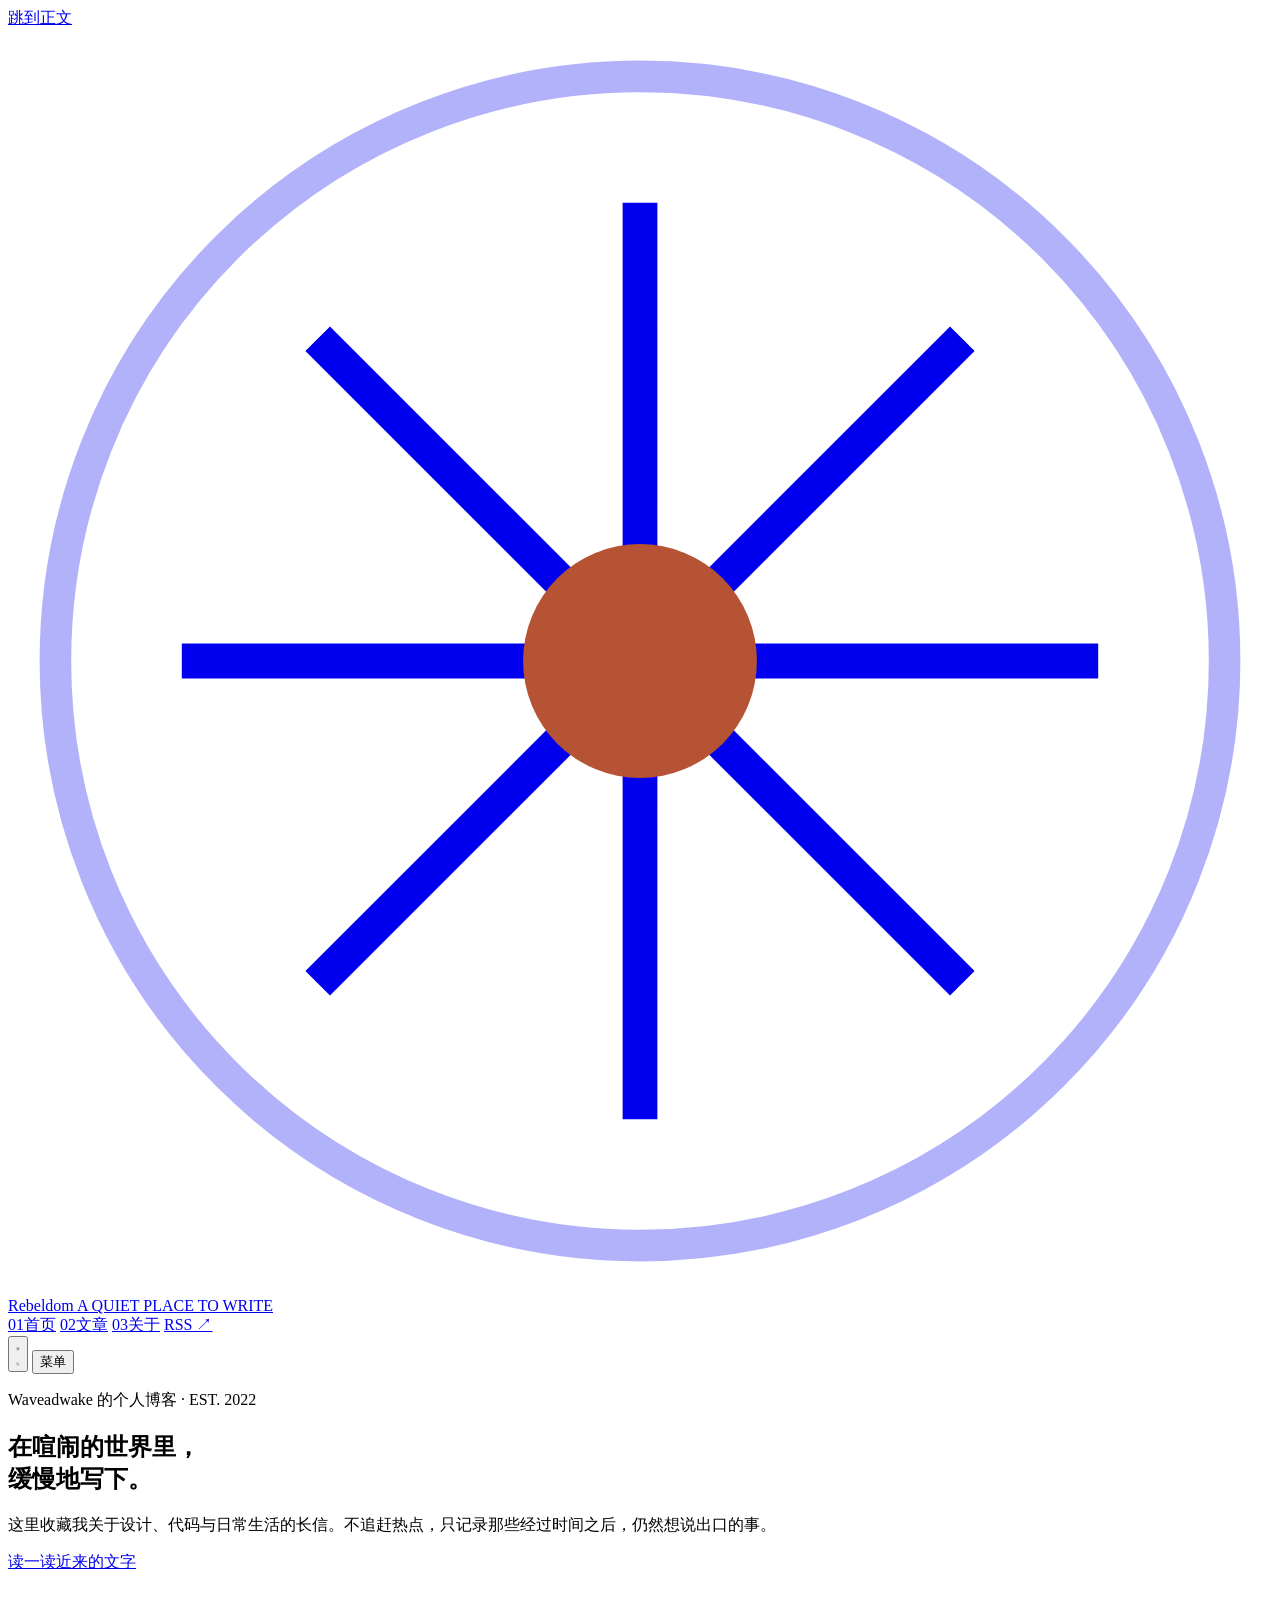
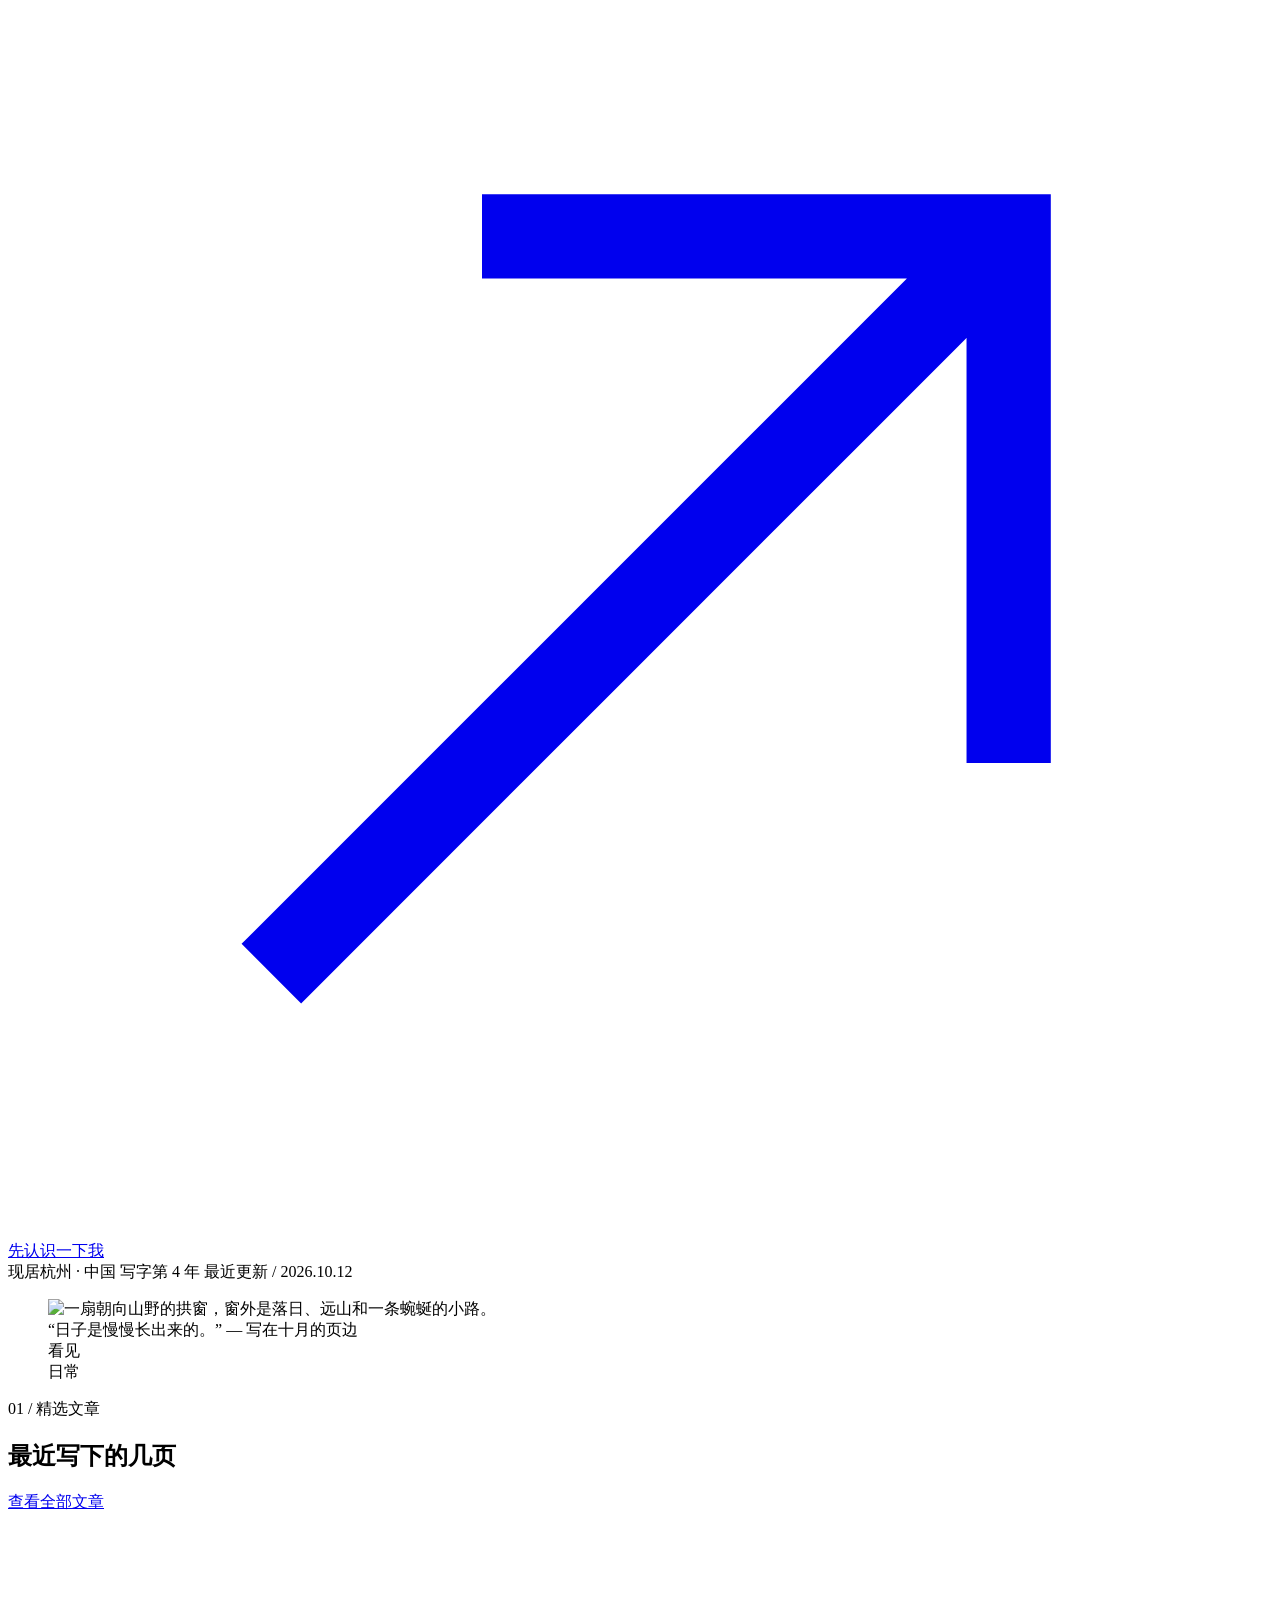
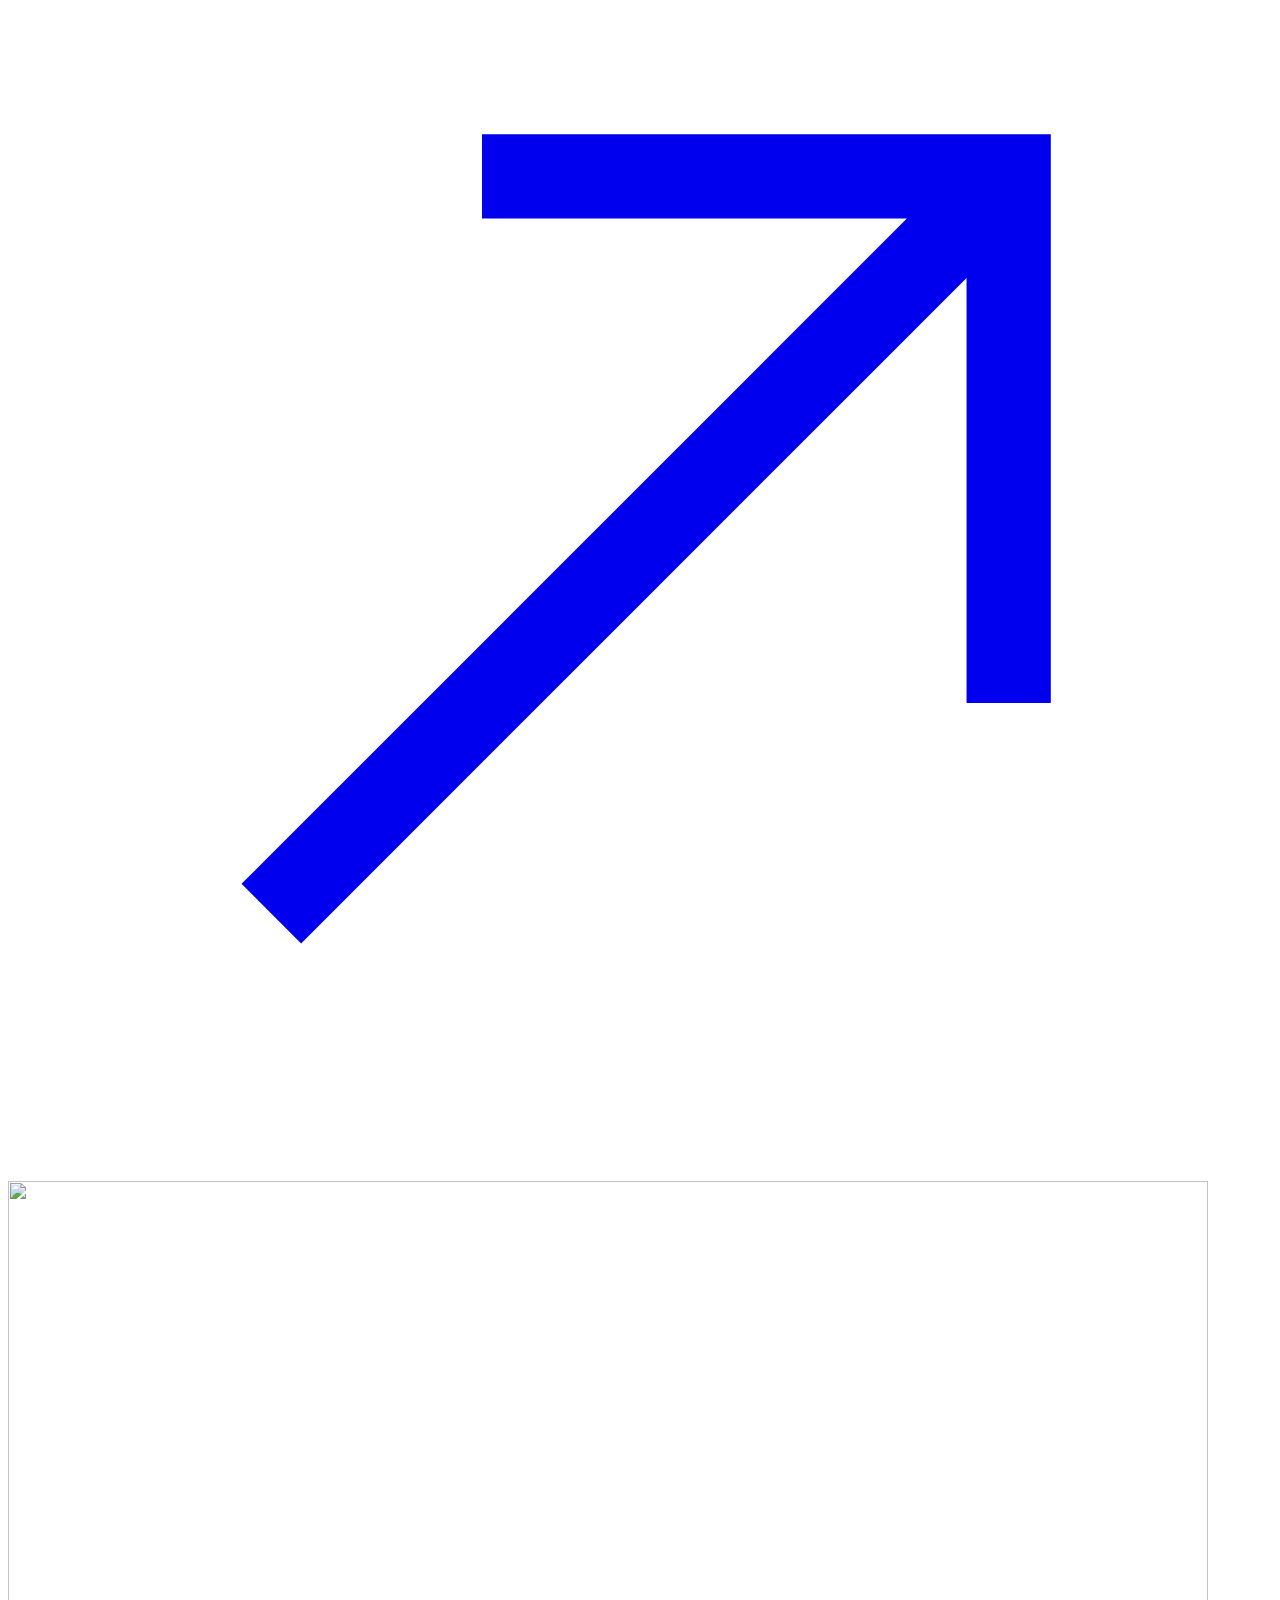
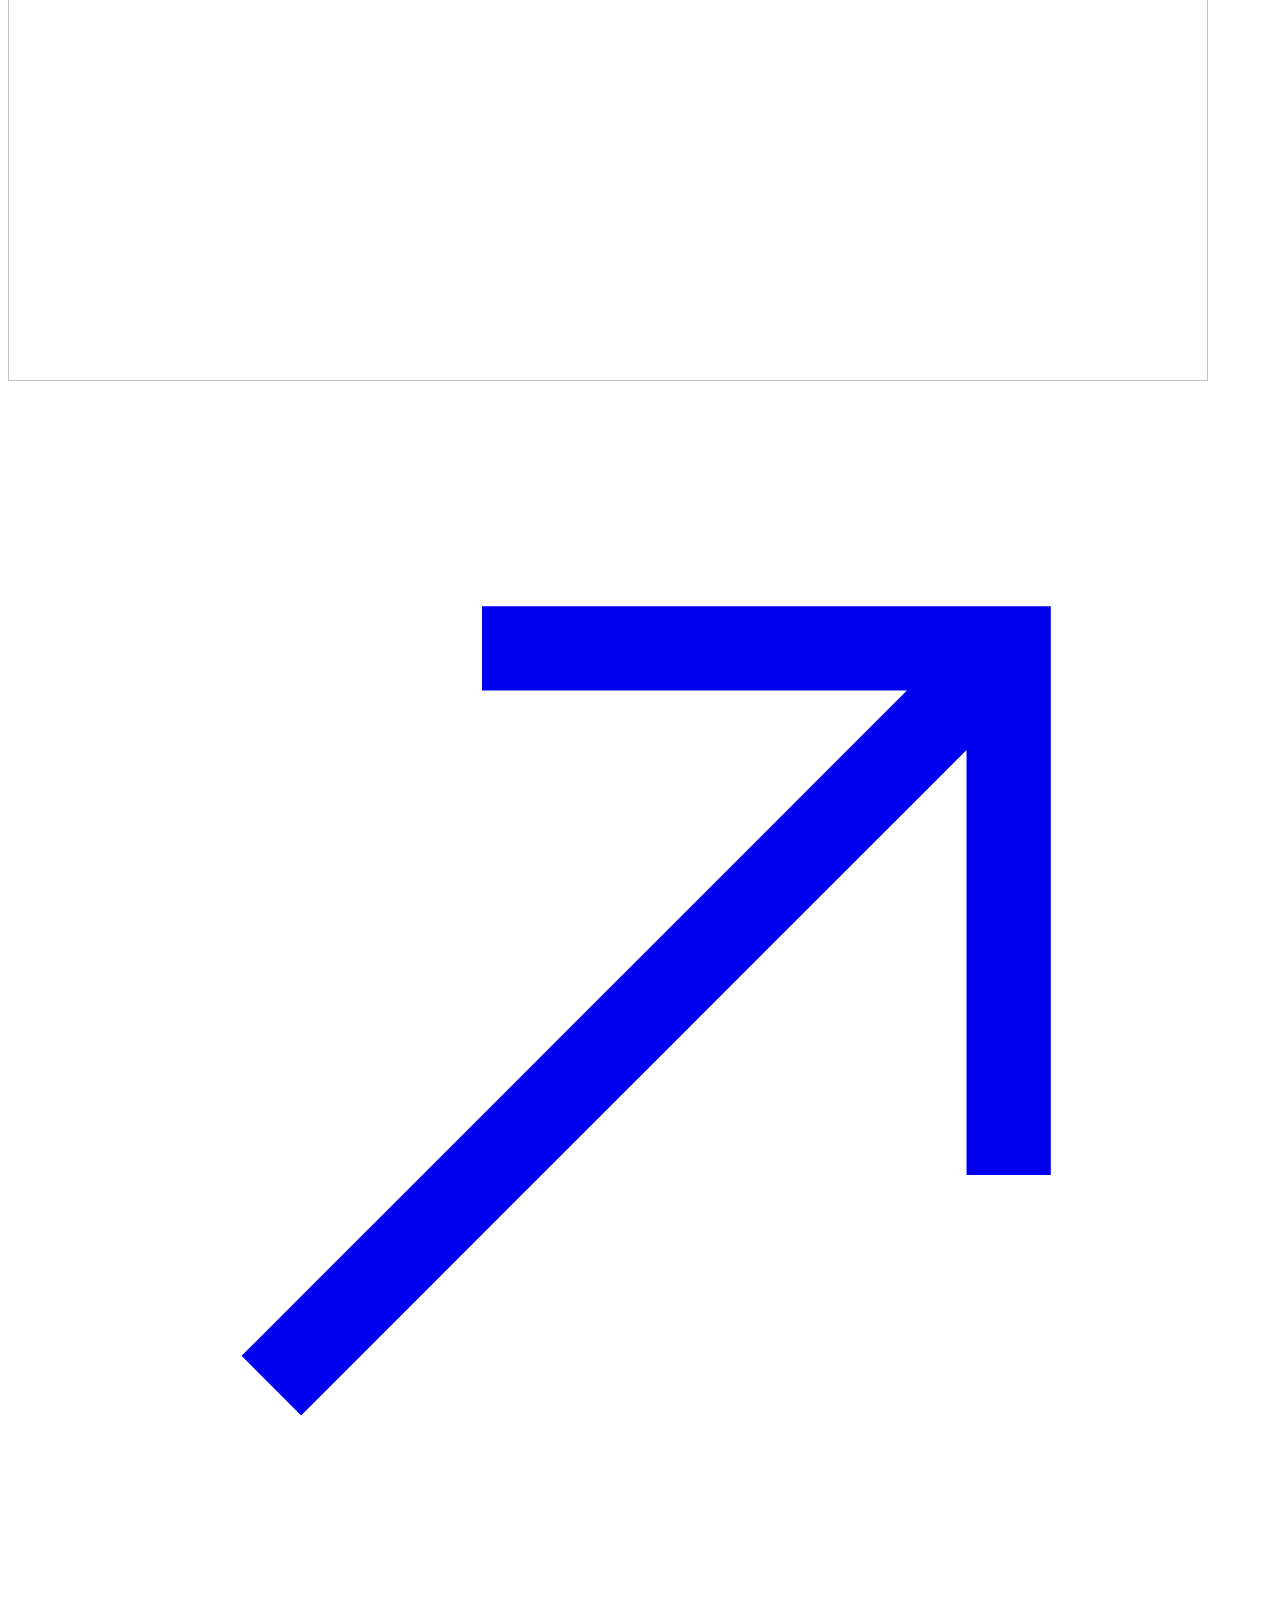
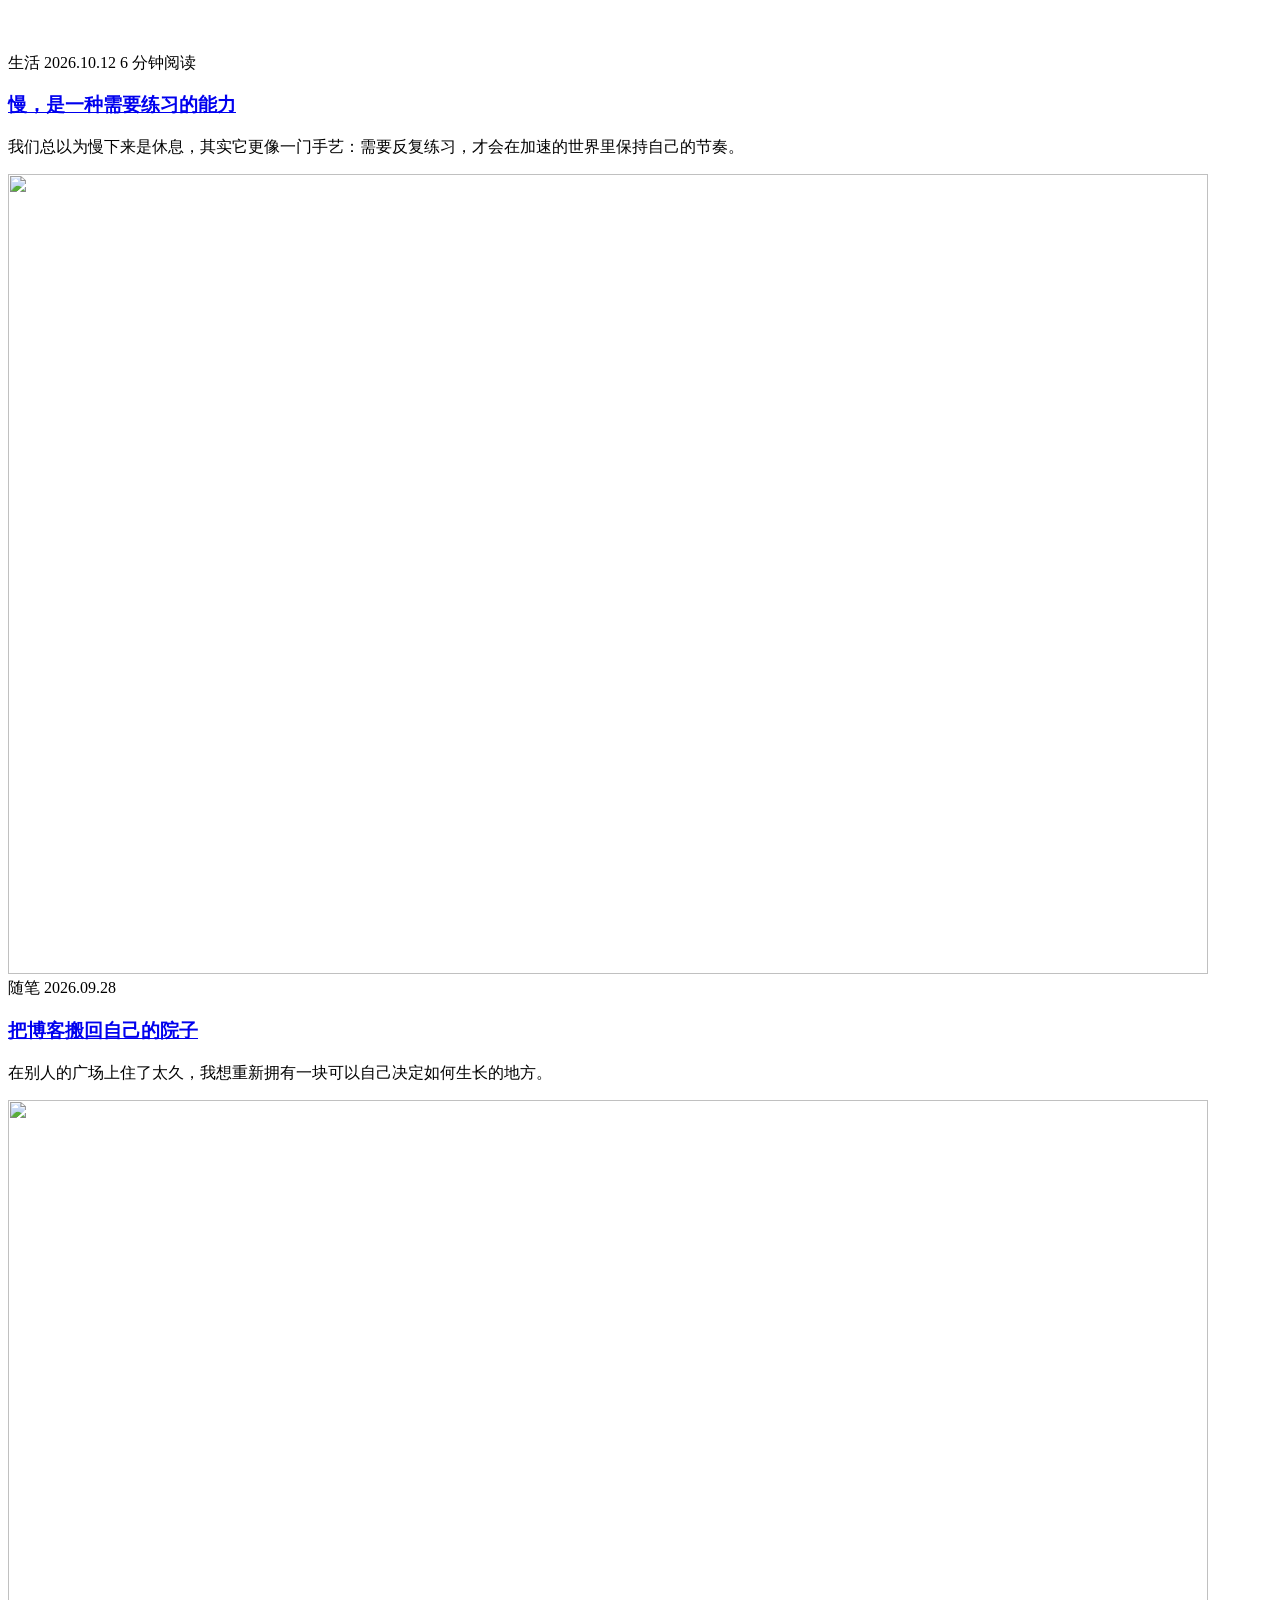
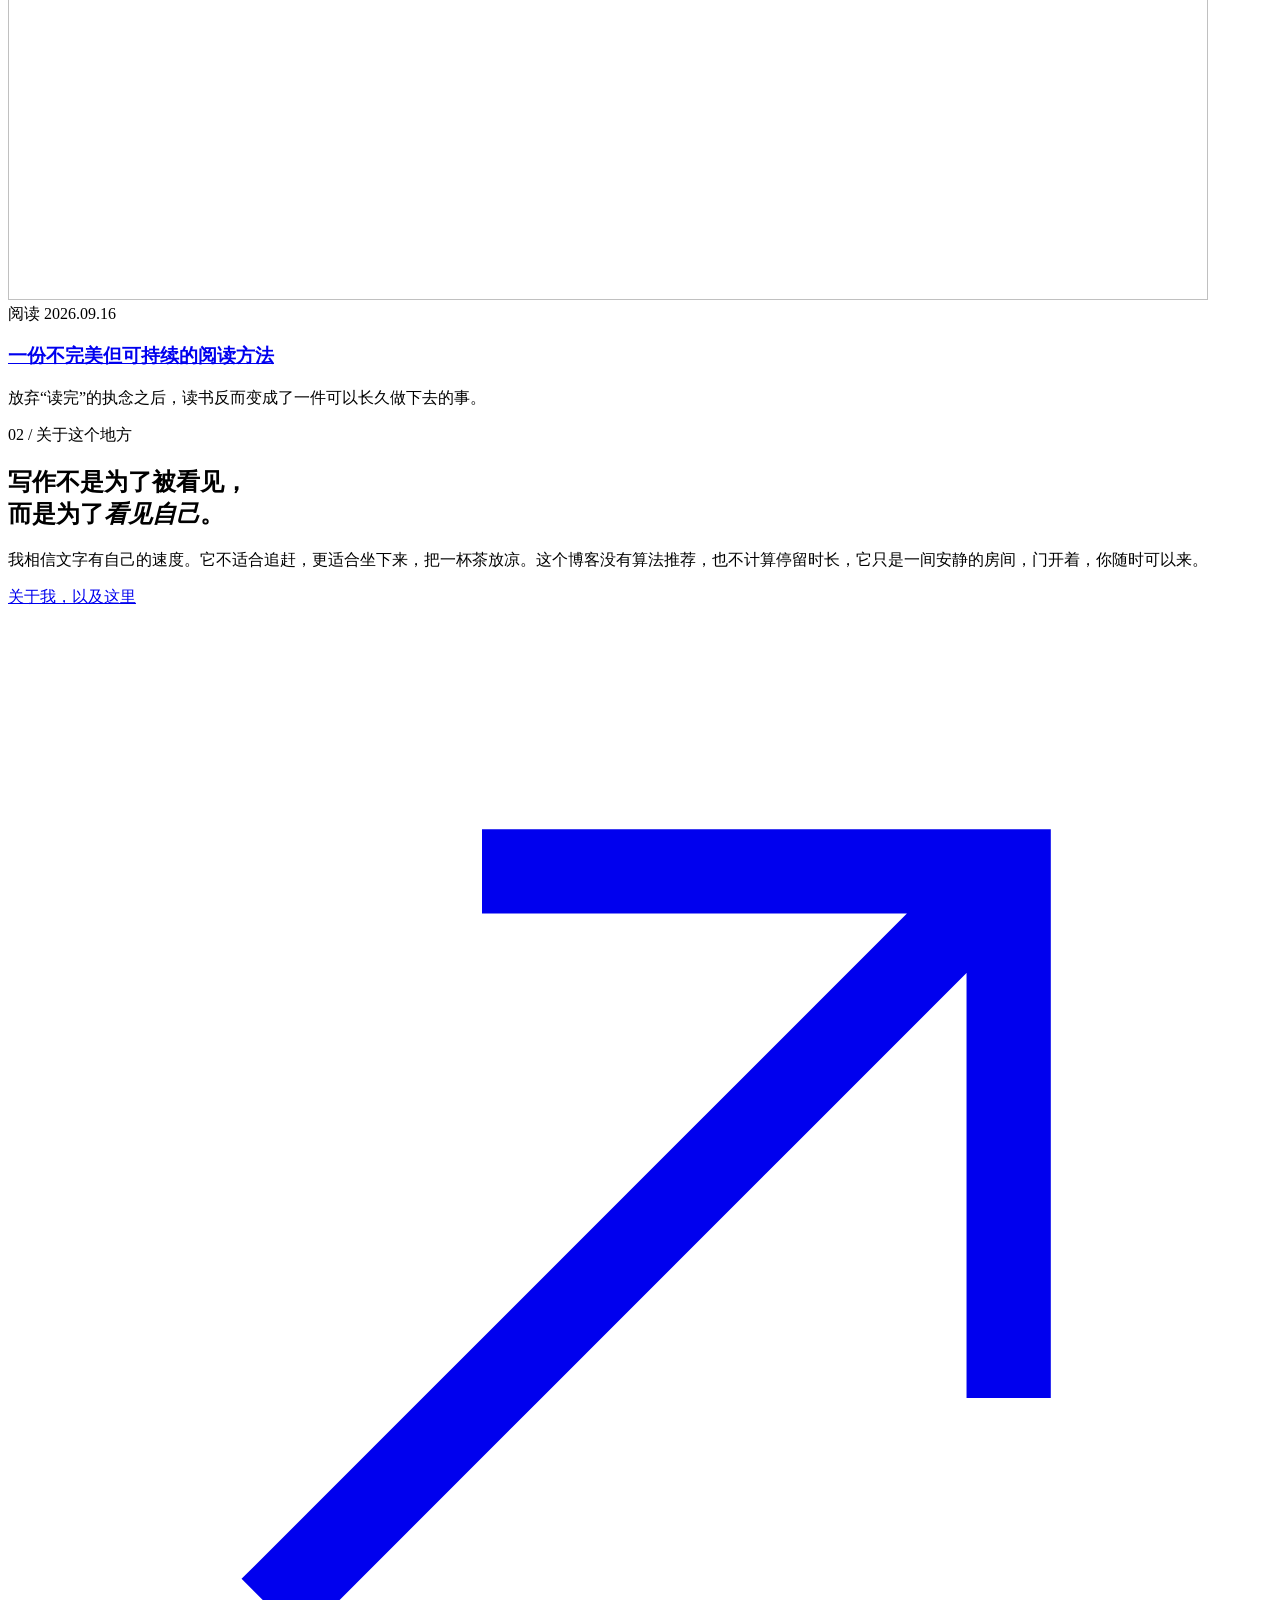
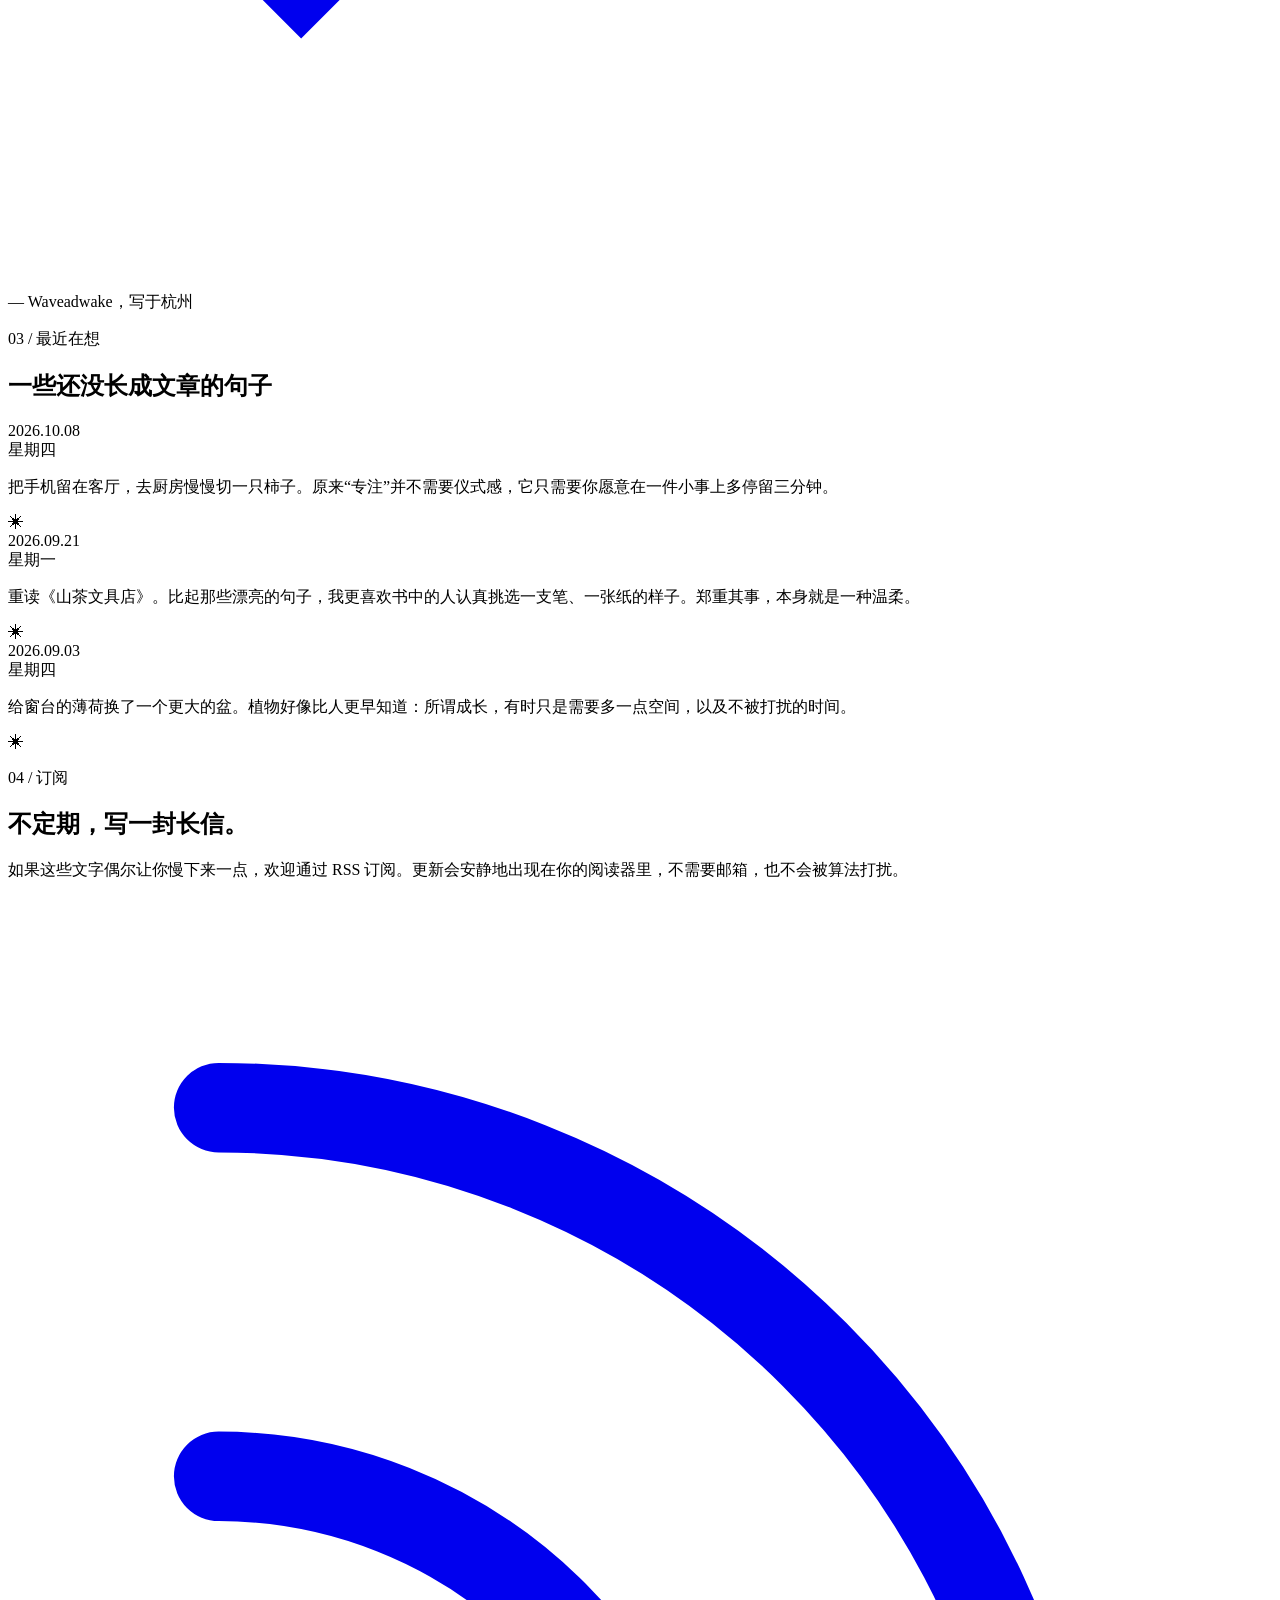
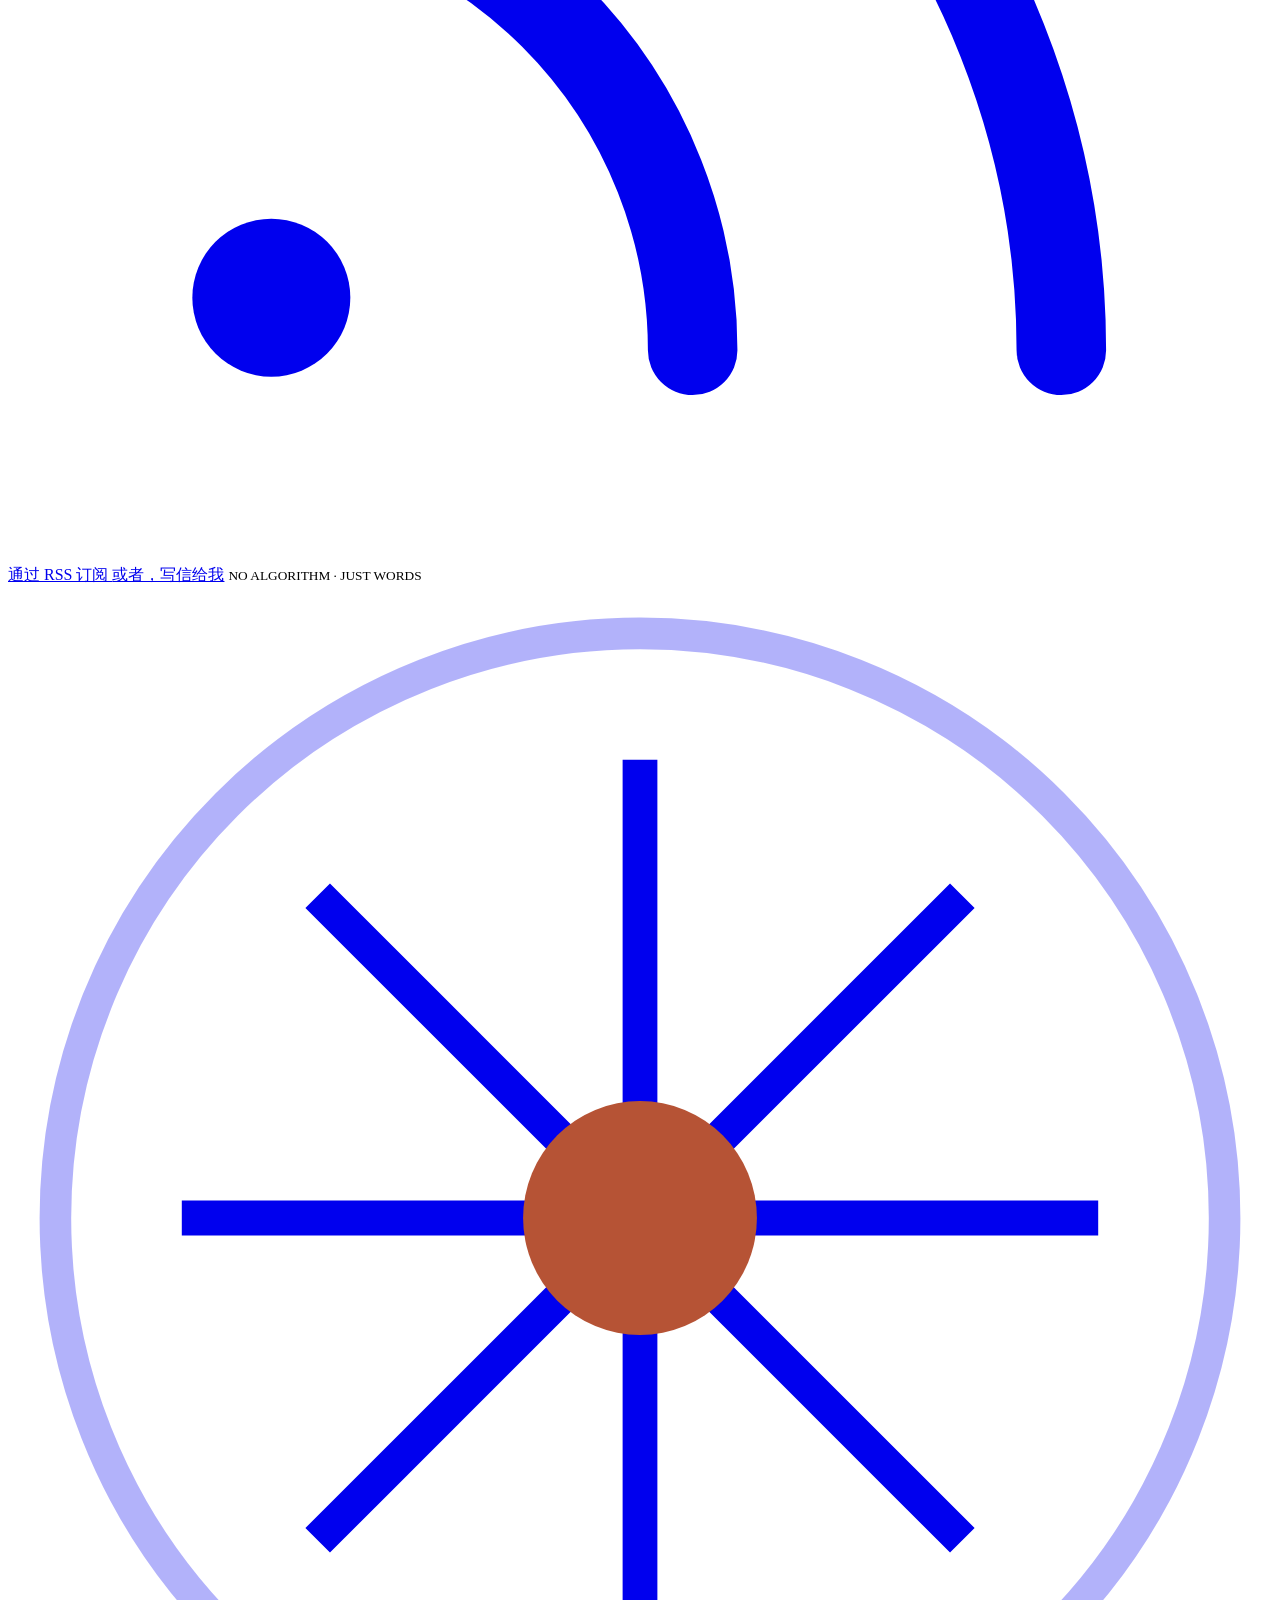
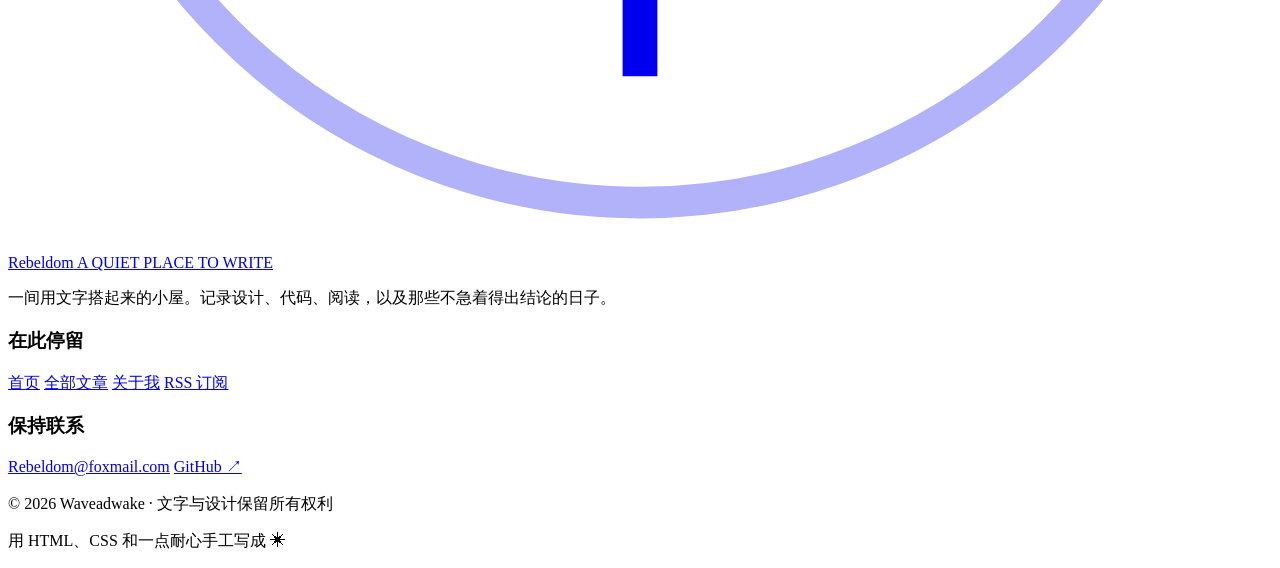
==== index.html @ c99105bc "Add files via upload" ====
<!doctype html>
<html lang="zh-CN">
<head>
  <meta charset="utf-8">
  <meta name="viewport" content="width=device-width, initial-scale=1">
  <title>Rebeldom · Waveadwake 的个人博客</title>
  <meta name="description" content="Rebeldom 是 Waveadwake 的个人博客，记录关于设计、代码、阅读与城市漫步的长信。不追赶热点，只写下经过时间之后仍然想说出口的事。">
  <meta name="author" content="Waveadwake">
  <link rel="canonical" href="https://waveadwake.github.io/Rebeldem_Web/">
  <meta property="og:type" content="website">
  <meta property="og:locale" content="zh_CN">
  <meta property="og:site_name" content="Rebeldom">
  <meta property="og:title" content="Rebeldom · Waveadwake 的个人博客">
  <meta property="og:description" content="关于设计、代码、阅读与城市漫步的长信。不追赶热点，只记录那些值得被慢慢记住的日常。">
  <meta property="og:url" content="https://waveadwake.github.io/Rebeldem_Web/">
  <meta property="og:image" content="https://waveadwake.github.io/Rebeldem_Web/assets/images/og-cover.png">
  <meta property="og:image:width" content="1200">
  <meta property="og:image:height" content="630">
  <meta name="twitter:card" content="summary_large_image">
  <meta name="twitter:title" content="Rebeldom · Waveadwake 的个人博客">
  <meta name="twitter:description" content="关于设计、代码、阅读与城市漫步的长信。">
  <meta name="twitter:image" content="https://waveadwake.github.io/Rebeldem_Web/assets/images/og-cover.png">
  <meta name="theme-color" content="#f3eee4">
  <link rel="icon" href="assets/images/favicon.svg" type="image/svg+xml">
  <link rel="apple-touch-icon" href="assets/images/apple-touch-icon.png">
  <link rel="manifest" href="site.webmanifest">
  <link rel="alternate" type="application/rss+xml" title="Rebeldom · RSS" href="feed.xml">
  <link rel="stylesheet" href="assets/css/style.css">
  <script>
    (function () {
      try {
        var saved = localStorage.getItem("theme");
        var preferred = window.matchMedia("(prefers-color-scheme: dark)").matches ? "dark" : "light";
        document.documentElement.dataset.theme = saved || preferred;
      } catch (error) {
        document.documentElement.dataset.theme = "light";
      }
      document.documentElement.classList.add("js");
    })();
  </script>
</head>
<body>
  <a class="skip-link" href="#main">跳到正文</a>

  <header class="site-header" data-header>
    <div class="container header-inner">
      <a class="brand" href="index.html" aria-label="Rebeldom，返回首页">
        <span class="brand-mark" aria-hidden="true">
          <svg viewBox="0 0 40 40" fill="none">
            <circle cx="20" cy="20" r="18.5" stroke="currentColor" stroke-opacity=".3"/>
            <path d="M20 5.5v29M5.5 20h29M9.8 9.8l20.4 20.4M30.2 9.8 9.8 30.2" stroke="currentColor" stroke-width="1.1"/>
            <circle cx="20" cy="20" r="3.7" fill="#b65335"/>
          </svg>
        </span>
        <span class="brand-type">
          <span class="brand-name">Rebeldom</span>
          <span class="brand-sub">A QUIET PLACE TO WRITE</span>
        </span>
      </a>

      <nav class="site-nav" id="site-nav" aria-label="主导航">
        <a href="index.html" aria-current="page"><span class="nav-index">01</span>首页</a>
        <a href="posts.html"><span class="nav-index">02</span>文章</a>
        <a href="about.html"><span class="nav-index">03</span>关于</a>
        <a href="feed.xml">RSS ↗</a>
      </nav>

      <div class="header-tools">
        <button class="theme-toggle" type="button" data-theme-toggle aria-label="切换到深色模式" title="切换到深色模式">
          <svg class="icon-sun" viewBox="0 0 24 24" fill="none" stroke="currentColor" stroke-width="1.6" stroke-linecap="round" aria-hidden="true">
            <circle cx="12" cy="12" r="4"/>
            <path d="M12 2v2M12 20v2M4.9 4.9l1.4 1.4M17.7 17.7l1.4 1.4M2 12h2M20 12h2M4.9 19.1l1.4-1.4M17.7 6.3l1.4-1.4"/>
          </svg>
          <svg class="icon-moon" viewBox="0 0 24 24" fill="none" stroke="currentColor" stroke-width="1.6" stroke-linejoin="round" aria-hidden="true">
            <path d="M20.5 14.1A8.5 8.5 0 0 1 9.9 3.5 8.5 8.5 0 1 0 20.5 14.1Z"/>
          </svg>
        </button>
        <button class="nav-toggle" type="button" data-nav-toggle aria-expanded="false" aria-controls="site-nav">
          <span class="nav-toggle-text">菜单</span>
          <span class="nav-toggle-lines" aria-hidden="true"><span></span><span></span></span>
        </button>
      </div>
    </div>
  </header>

  <main id="main">
    <section class="hero container" aria-labelledby="hero-title">
      <div class="hero-copy">
        <p class="eyebrow">Waveadwake 的个人博客 · EST. 2022</p>
        <h1 class="hero-title" id="hero-title">在喧闹的世界里，<br><span class="mark">缓慢地</span>写下。</h1>
        <p class="hero-lead">这里收藏我关于设计、代码与日常生活的长信。不追赶热点，只记录那些经过时间之后，仍然想说出口的事。</p>
        <div class="hero-actions">
          <a class="button" href="posts.html">
            读一读近来的文字
            <svg viewBox="0 0 24 24" fill="none" stroke="currentColor" stroke-width="1.6" aria-hidden="true"><path d="M5 19 19 5M9 5h10v10"/></svg>
          </a>
          <a class="quiet-link" href="about.html">先认识一下我</a>
        </div>
        <div class="hero-meta" aria-label="站点信息">
          <span>现居杭州 · 中国</span>
          <span>写字第 4 年</span>
          <span>最近更新 / 2026.10.12</span>
        </div>
      </div>

      <figure class="hero-art">
        <div class="hero-frame">
          <img src="assets/images/hero-window.svg" width="760" height="920" alt="一扇朝向山野的拱窗，窗外是落日、远山和一条蜿蜒的小路。" fetchpriority="high">
        </div>
        <figcaption class="hero-note">
          “日子是慢慢长出来的。”
          <span>— 写在十月的页边</span>
        </figcaption>
        <div class="hero-stamp" aria-hidden="true"><span>看见<br>日常</span></div>
      </figure>
    </section>

    <section class="featured" aria-labelledby="featured-title">
      <div class="container">
        <div class="section-head">
          <div>
            <p class="eyebrow">01 / 精选文章</p>
            <h2 id="featured-title">最近写下的几页</h2>
          </div>
          <a class="text-link" href="posts.html">
            查看全部文章
            <svg viewBox="0 0 24 24" fill="none" stroke="currentColor" stroke-width="1.6" aria-hidden="true"><path d="M5 19 19 5M9 5h10v10"/></svg>
          </a>
        </div>

        <div class="featured-grid">
          <article class="post-card post-card--lead">
            <a class="post-card-cover" href="post/slow-is-a-skill.html" tabindex="-1" aria-hidden="true">
              <img src="assets/images/cover-slow.svg" width="1200" height="800" alt="" loading="lazy" decoding="async">
              <span class="post-card-arrow">
                <svg viewBox="0 0 24 24" fill="none" stroke="currentColor" stroke-width="1.6" aria-hidden="true"><path d="M5 19 19 5M9 5h10v10"/></svg>
              </span>
            </a>
            <div class="post-card-body">
              <div class="post-card-meta">
                <span class="category">生活</span>
                <time datetime="2026-10-12">2026.10.12</time>
                <span>6 分钟阅读</span>
              </div>
              <h3 class="post-card-title"><a href="post/slow-is-a-skill.html">慢，是一种需要练习的能力</a></h3>
              <p class="post-card-excerpt">我们总以为慢下来是休息，其实它更像一门手艺：需要反复练习，才会在加速的世界里保持自己的节奏。</p>
            </div>
          </article>

          <div class="post-list">
            <article class="post-card post-card--compact">
              <a class="post-card-cover" href="post/blog-return.html" tabindex="-1" aria-hidden="true">
                <img src="assets/images/cover-blog.svg" width="1200" height="800" alt="" loading="lazy" decoding="async">
              </a>
              <div class="post-card-body">
                <div class="post-card-meta">
                  <span class="category">随笔</span>
                  <time datetime="2026-09-28">2026.09.28</time>
                </div>
                <h3 class="post-card-title"><a href="post/blog-return.html">把博客搬回自己的院子</a></h3>
                <p class="post-card-excerpt">在别人的广场上住了太久，我想重新拥有一块可以自己决定如何生长的地方。</p>
              </div>
            </article>

            <article class="post-card post-card--compact">
              <a class="post-card-cover" href="post/reading-method.html" tabindex="-1" aria-hidden="true">
                <img src="assets/images/cover-reading.svg" width="1200" height="800" alt="" loading="lazy" decoding="async">
              </a>
              <div class="post-card-body">
                <div class="post-card-meta">
                  <span class="category">阅读</span>
                  <time datetime="2026-09-16">2026.09.16</time>
                </div>
                <h3 class="post-card-title"><a href="post/reading-method.html">一份不完美但<span class="nowrap">可持续的阅读方法</span></a></h3>
                <p class="post-card-excerpt">放弃“读完”的执念之后，读书反而变成了一件可以长久做下去的事。</p>
              </div>
            </article>
          </div>
        </div>
      </div>
    </section>

    <section class="manifesto" aria-labelledby="manifesto-title">
      <div class="container manifesto-inner">
        <div>
          <p class="eyebrow">02 / 关于这个地方</p>
          <h2 class="manifesto-quote" id="manifesto-title">写作不是为了被看见，<br>而是为了<em>看见自己</em>。</h2>
        </div>
        <div class="manifesto-side">
          <p>我相信文字有自己的速度。它不适合追赶，更适合坐下来，把一杯茶放凉。这个博客没有算法推荐，也不计算停留时长，它只是一间安静的房间，门开着，你随时可以来。</p>
          <a class="text-link" href="about.html">
            关于我，以及这里
            <svg viewBox="0 0 24 24" fill="none" stroke="currentColor" stroke-width="1.6" aria-hidden="true"><path d="M5 19 19 5M9 5h10v10"/></svg>
          </a>
          <p class="manifesto-sign">— Waveadwake，写于杭州</p>
        </div>
      </div>
    </section>

    <section class="notes-section" aria-labelledby="notes-title">
      <div class="container">
        <div class="section-head">
          <div>
            <p class="eyebrow">03 / 最近在想</p>
            <h2 id="notes-title">一些还没长成文章的句子</h2>
          </div>
        </div>

        <div class="notes-list">
          <article class="note-row">
            <time class="note-date" datetime="2026-10-08">2026.10.08<br>星期四</time>
            <p class="note-text">把手机留在客厅，去厨房慢慢切一只柿子。原来“专注”并不需要仪式感，它只需要你愿意在一件小事上多停留三分钟。</p>
            <span class="note-mark" aria-hidden="true">✳</span>
          </article>
          <article class="note-row">
            <time class="note-date" datetime="2026-09-21">2026.09.21<br>星期一</time>
            <p class="note-text">重读《山茶文具店》。比起那些漂亮的句子，我更喜欢书中的人认真挑选一支笔、一张纸的样子。郑重其事，本身就是一种温柔。</p>
            <span class="note-mark" aria-hidden="true">✳</span>
          </article>
          <article class="note-row">
            <time class="note-date" datetime="2026-09-03">2026.09.03<br>星期四</time>
            <p class="note-text">给窗台的薄荷换了一个更大的盆。植物好像比人更早知道：所谓成长，有时只是需要多一点空间，以及不被打扰的时间。</p>
            <span class="note-mark" aria-hidden="true">✳</span>
          </article>
        </div>
      </div>
    </section>

    <section class="subscribe" aria-labelledby="subscribe-title">
      <div class="container">
        <div class="subscribe-inner">
          <div>
            <p class="eyebrow">04 / 订阅</p>
            <h2 id="subscribe-title">不定期，写一封长信。</h2>
            <p>如果这些文字偶尔让你慢下来一点，欢迎通过 RSS 订阅。更新会安静地出现在你的阅读器里，不需要邮箱，也不会被算法打扰。</p>
          </div>
          <div class="subscribe-actions">
            <a class="button" href="feed.xml">
              <svg viewBox="0 0 24 24" fill="none" stroke="currentColor" stroke-width="1.7" stroke-linecap="round" aria-hidden="true">
                <circle cx="5" cy="19" r="1.5" fill="currentColor" stroke="none"/>
                <path d="M4 11a9 9 0 0 1 9 9M4 4a16 16 0 0 1 16 16"/>
              </svg>
              通过 RSS 订阅
            </a>
            <a class="quiet-link" href="mailto:Rebeldom@foxmail.com">或者，写信给我</a>
            <small>NO ALGORITHM · JUST WORDS</small>
          </div>
        </div>
      </div>
    </section>
  </main>

  <footer class="site-footer">
    <div class="container">
      <div class="footer-main">
        <div class="footer-brand">
          <a class="brand" href="index.html" aria-label="Rebeldom，返回首页">
            <span class="brand-mark" aria-hidden="true">
              <svg viewBox="0 0 40 40" fill="none">
                <circle cx="20" cy="20" r="18.5" stroke="currentColor" stroke-opacity=".3"/>
                <path d="M20 5.5v29M5.5 20h29M9.8 9.8l20.4 20.4M30.2 9.8 9.8 30.2" stroke="currentColor" stroke-width="1.1"/>
                <circle cx="20" cy="20" r="3.7" fill="#b65335"/>
              </svg>
            </span>
            <span class="brand-type">
              <span class="brand-name">Rebeldom</span>
              <span class="brand-sub">A QUIET PLACE TO WRITE</span>
            </span>
          </a>
          <p>一间用文字搭起来的小屋。记录设计、代码、阅读，以及那些不急着得出结论的日子。</p>
        </div>

        <div class="footer-columns">
          <div class="footer-col">
            <h3>在此停留</h3>
            <a href="index.html">首页</a>
            <a href="posts.html">全部文章</a>
            <a href="about.html">关于我</a>
            <a href="feed.xml">RSS 订阅</a>
          </div>
          <div class="footer-col">
            <h3>保持联系</h3>
            <a href="mailto:Rebeldom@foxmail.com">Rebeldom@foxmail.com</a>
            <a href="https://github.com/Waveadwake" target="_blank" rel="noopener noreferrer">GitHub ↗</a>
          </div>
        </div>
      </div>

      <div class="footer-bottom">
        <p>© <span data-current-year>2026</span> Waveadwake · 文字与设计保留所有权利</p>
        <p class="footer-sign">用 HTML、CSS 和一点耐心手工写成 ✳</p>
      </div>
    </div>
  </footer>

  <script src="assets/js/site.js" defer></script>
</body>
</html>
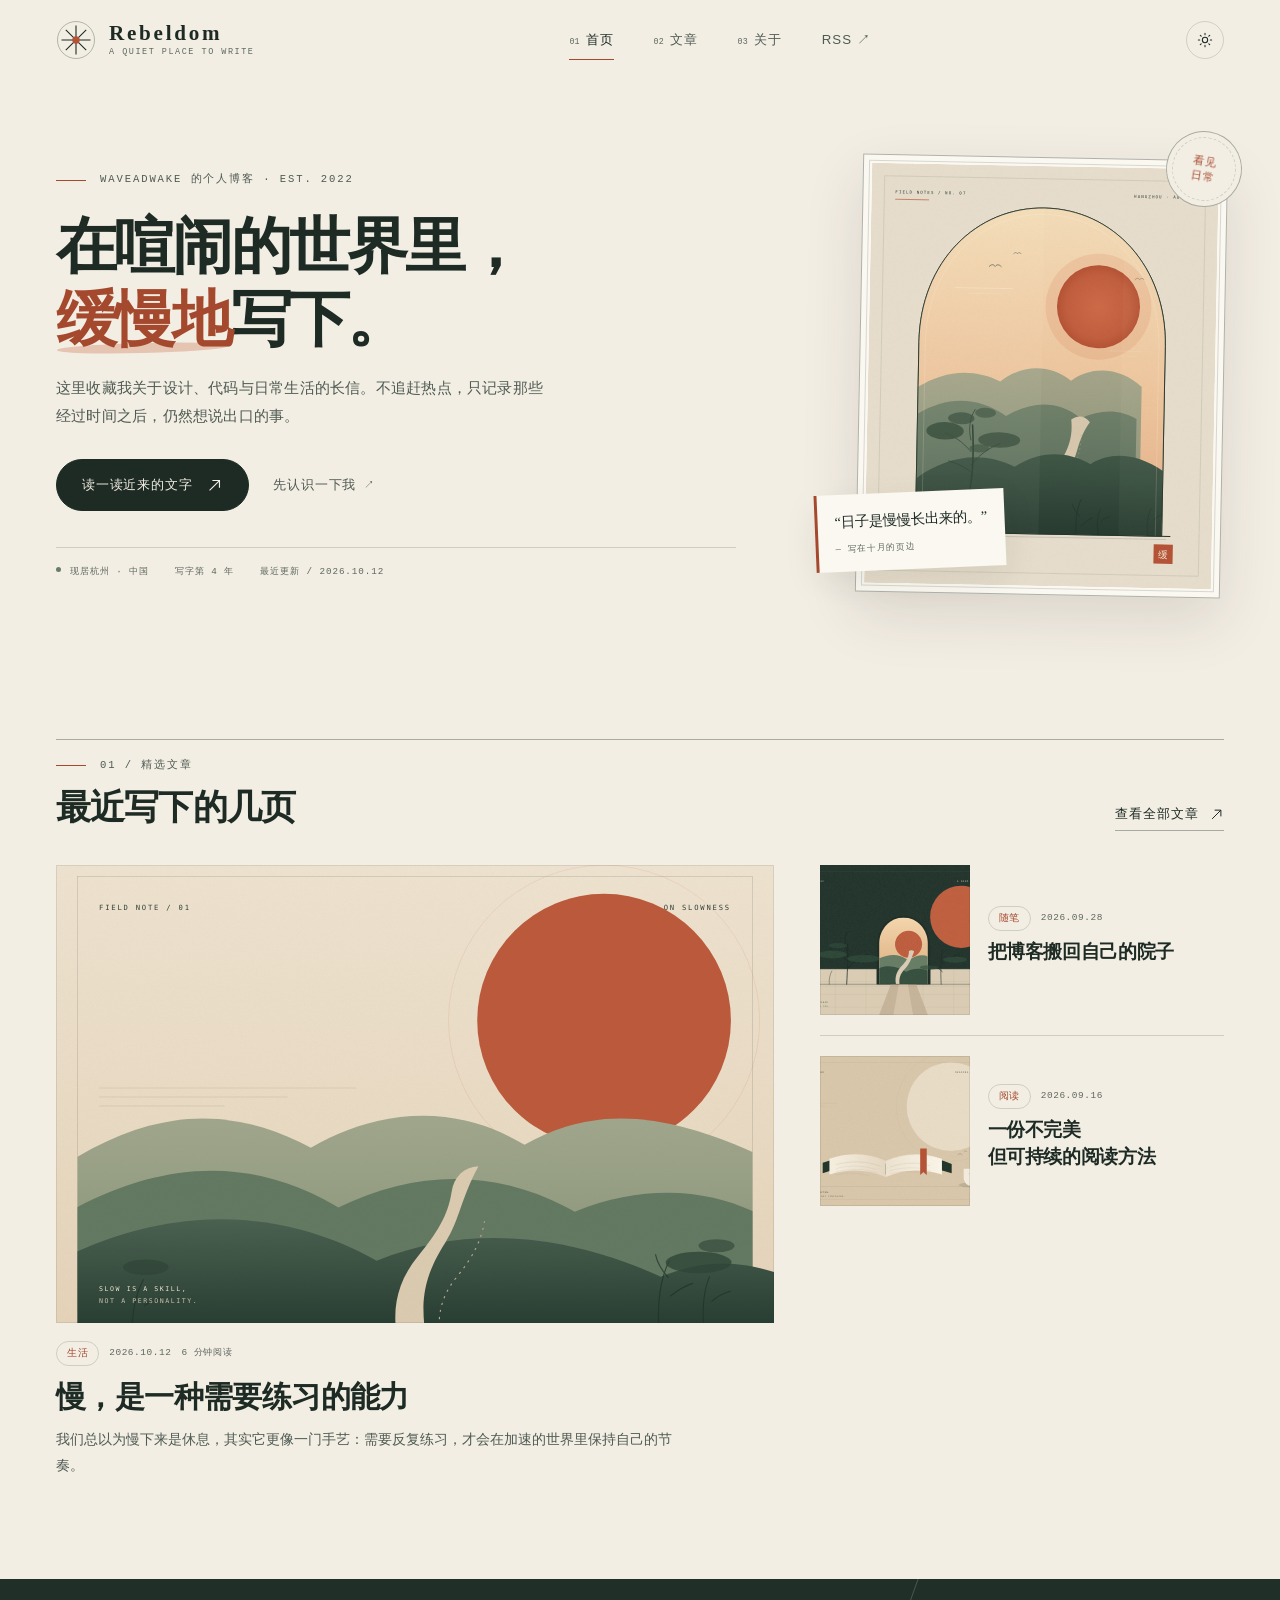
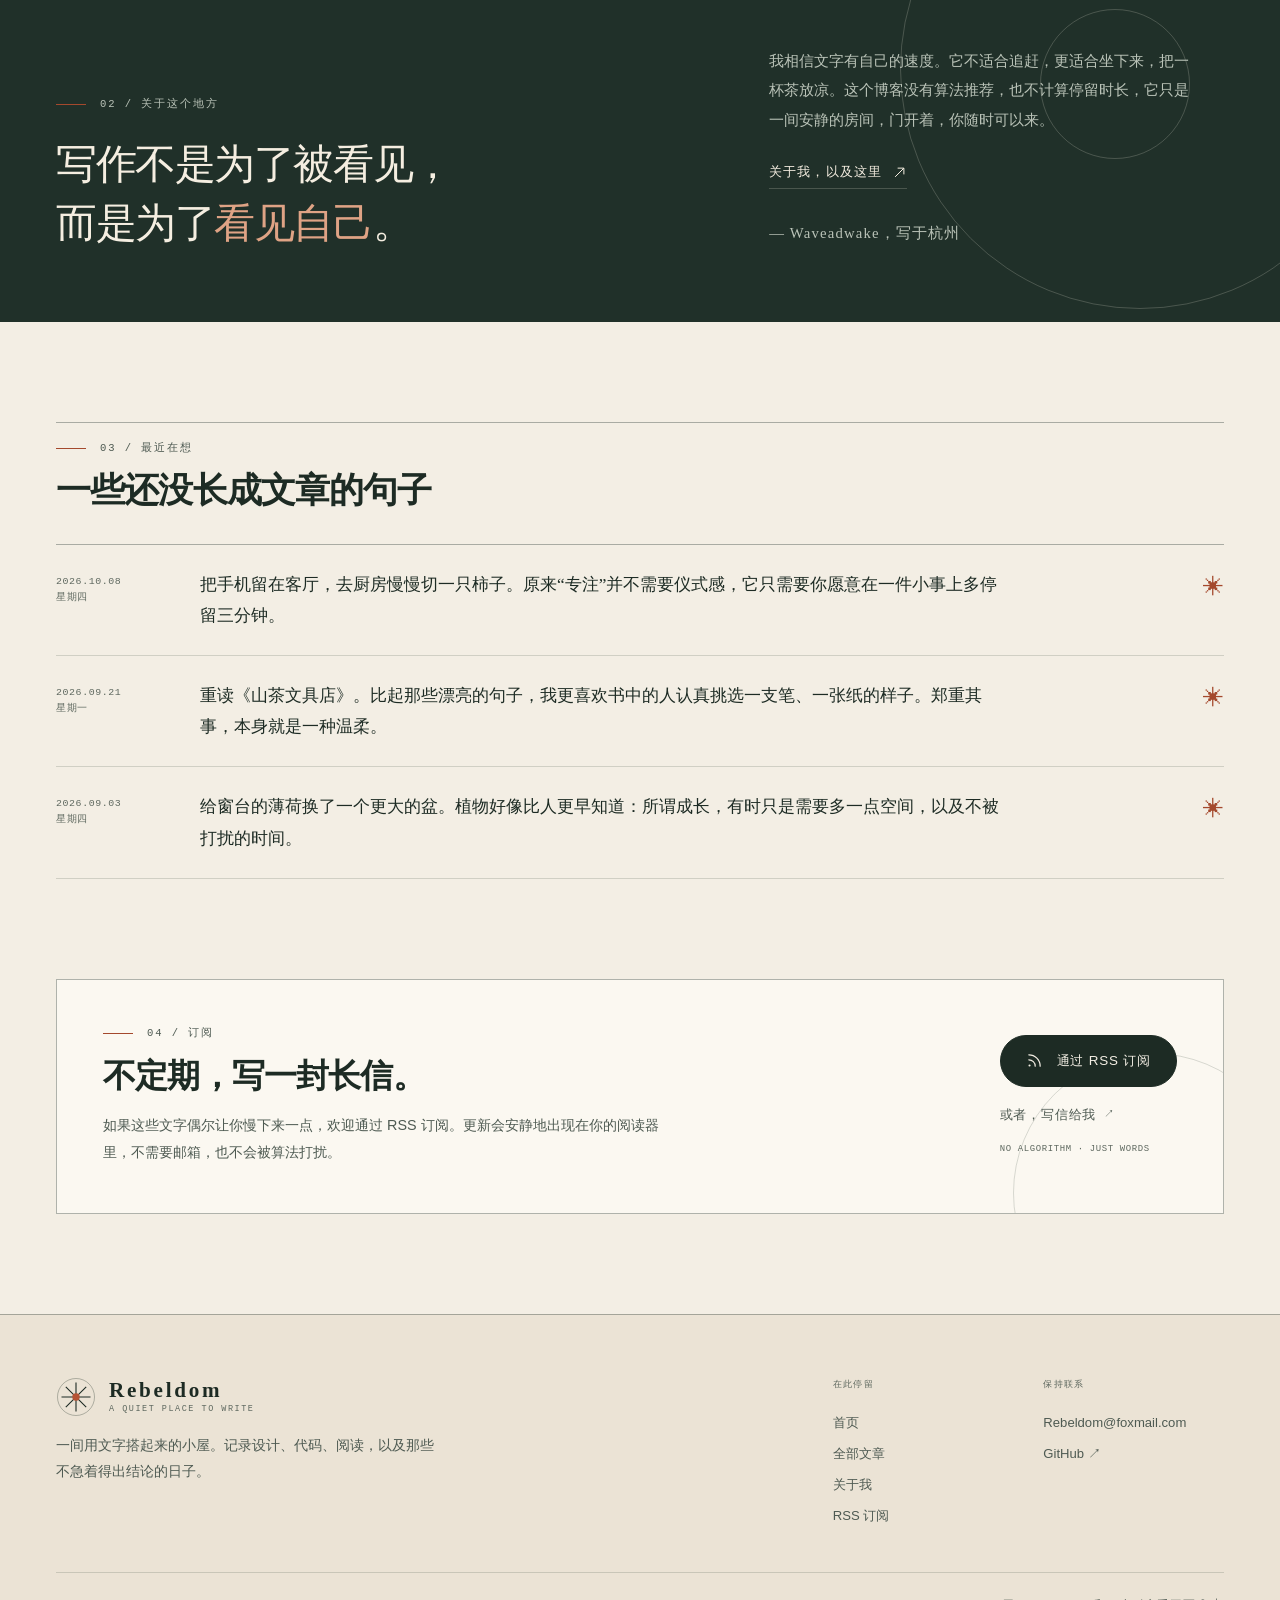
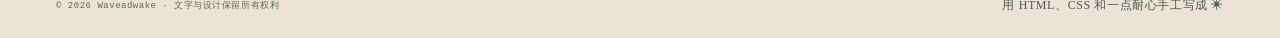
==== commit fe7fb20e: "feat: publish complete Rebeldom site" ====
--- a/index.html
+++ b/index.html
@@ -6,20 +6,20 @@
   <title>Rebeldom · Waveadwake 的个人博客</title>
   <meta name="description" content="Rebeldom 是 Waveadwake 的个人博客，记录关于设计、代码、阅读与城市漫步的长信。不追赶热点，只写下经过时间之后仍然想说出口的事。">
   <meta name="author" content="Waveadwake">
-  <link rel="canonical" href="https://waveadwake.github.io/Rebeldem_Web/">
+  <link rel="canonical" href="https://waveadwake.github.io/Rebeldom_Web/">
   <meta property="og:type" content="website">
   <meta property="og:locale" content="zh_CN">
   <meta property="og:site_name" content="Rebeldom">
   <meta property="og:title" content="Rebeldom · Waveadwake 的个人博客">
   <meta property="og:description" content="关于设计、代码、阅读与城市漫步的长信。不追赶热点，只记录那些值得被慢慢记住的日常。">
-  <meta property="og:url" content="https://waveadwake.github.io/Rebeldem_Web/">
-  <meta property="og:image" content="https://waveadwake.github.io/Rebeldem_Web/assets/images/og-cover.png">
+  <meta property="og:url" content="https://waveadwake.github.io/Rebeldom_Web/">
+  <meta property="og:image" content="https://waveadwake.github.io/Rebeldom_Web/assets/images/og-cover.png">
   <meta property="og:image:width" content="1200">
   <meta property="og:image:height" content="630">
   <meta name="twitter:card" content="summary_large_image">
   <meta name="twitter:title" content="Rebeldom · Waveadwake 的个人博客">
   <meta name="twitter:description" content="关于设计、代码、阅读与城市漫步的长信。">
-  <meta name="twitter:image" content="https://waveadwake.github.io/Rebeldem_Web/assets/images/og-cover.png">
+  <meta name="twitter:image" content="https://waveadwake.github.io/Rebeldom_Web/assets/images/og-cover.png">
   <meta name="theme-color" content="#f3eee4">
   <link rel="icon" href="assets/images/favicon.svg" type="image/svg+xml">
   <link rel="apple-touch-icon" href="assets/images/apple-touch-icon.png">
--- a/assets/css/style.css
+++ b/assets/css/style.css
@@ -0,0 +1,3237 @@
+/* ==========================================================================
+   Rebeldom · a quiet place to write
+   A hand-written static blog theme. No frameworks, no trackers.
+   ========================================================================== */
+
+/* ---------- Design tokens ---------- */
+:root {
+  color-scheme: light;
+
+  --bg: #f3eee4;
+  --bg-deep: #ebe3d5;
+  --surface: #fbf8f1;
+  --surface-soft: #eee6d8;
+  --ink: #1d2b24;
+  --ink-soft: #35423a;
+  --muted: #4e5a52;
+  --faint: #5e685f;
+  --line: rgba(29, 43, 36, 0.16);
+  --line-strong: rgba(29, 43, 36, 0.34);
+  --accent: #a4492d;
+  --accent-deep: #8f3e26;
+  --accent-soft: #e6c4b2;
+  --sage: #697c6b;
+  --sage-soft: #dbe0d4;
+  --gold: #c7a26b;
+
+  --contrast-bg: #203029;
+  --contrast-ink: #f5eee1;
+  --contrast-muted: #bac3b8;
+  --contrast-line: rgba(245, 238, 225, 0.2);
+
+  --shadow-sm: 0 2px 12px rgba(43, 35, 23, 0.06);
+  --shadow-md: 0 22px 60px rgba(43, 35, 23, 0.12);
+  --shadow-card: 0 12px 34px rgba(43, 35, 23, 0.08);
+
+  --font-serif: "Songti SC", "STSong", "Noto Serif SC", "Source Han Serif SC",
+    "SimSun", Georgia, "Times New Roman", serif;
+  --font-sans: "Avenir Next", Avenir, "Helvetica Neue", "PingFang SC",
+    "Hiragino Sans GB", "Noto Sans SC", "Microsoft YaHei", sans-serif;
+  --font-mono: "SFMono-Regular", "Cascadia Mono", "Roboto Mono", Consolas,
+    "Liberation Mono", monospace;
+
+  --max: 1200px;
+  --reading: 740px;
+  --gutter: clamp(1.25rem, 4.5vw, 3.5rem);
+  --header-h: 80px;
+  --radius-sm: 3px;
+  --radius-md: 5px;
+  --ease: cubic-bezier(0.22, 1, 0.36, 1);
+}
+
+[data-theme="dark"] {
+  color-scheme: dark;
+
+  --bg: #151c18;
+  --bg-deep: #101612;
+  --surface: #1c251f;
+  --surface-soft: #222d26;
+  --ink: #ece5d7;
+  --ink-soft: #d0c9bc;
+  --muted: #a0a89f;
+  --faint: #7d877f;
+  --line: rgba(236, 229, 215, 0.15);
+  --line-strong: rgba(236, 229, 215, 0.32);
+  --accent: #e18362;
+  --accent-deep: #f0a284;
+  --accent-soft: #5d382c;
+  --sage: #9aab99;
+  --sage-soft: #2b382e;
+  --gold: #d0ae78;
+
+  --contrast-bg: #26362e;
+  --contrast-ink: #f5eee1;
+  --contrast-muted: #bcc5ba;
+  --contrast-line: rgba(245, 238, 225, 0.2);
+
+  --shadow-sm: 0 2px 12px rgba(0, 0, 0, 0.2);
+  --shadow-md: 0 22px 60px rgba(0, 0, 0, 0.34);
+  --shadow-card: 0 12px 34px rgba(0, 0, 0, 0.24);
+}
+
+/* ---------- Reset & base ---------- */
+*,
+*::before,
+*::after {
+  box-sizing: border-box;
+}
+
+html {
+  scroll-behavior: smooth;
+  scroll-padding-top: calc(var(--header-h) + 32px);
+  -webkit-text-size-adjust: 100%;
+}
+
+body {
+  min-width: 300px;
+  margin: 0;
+  overflow-x: clip;
+  background: var(--bg);
+  color: var(--ink);
+  font-family: var(--font-sans);
+  font-size: 16px;
+  line-height: 1.75;
+  -webkit-font-smoothing: antialiased;
+  text-rendering: optimizeLegibility;
+}
+
+body.nav-open {
+  overflow: hidden;
+}
+
+main {
+  display: block;
+}
+
+img,
+svg {
+  max-width: 100%;
+}
+
+img {
+  height: auto;
+}
+
+h1,
+h2,
+h3,
+h4,
+p,
+figure,
+blockquote,
+ul,
+ol {
+  margin: 0;
+}
+
+ul,
+ol {
+  padding: 0;
+}
+
+a {
+  color: inherit;
+  text-decoration: none;
+}
+
+button,
+input {
+  font: inherit;
+  color: inherit;
+}
+
+button {
+  border: 0;
+  background: none;
+  cursor: pointer;
+}
+
+::selection {
+  background: var(--accent);
+  color: #fff9ef;
+}
+
+:focus-visible {
+  outline: 2px solid var(--accent);
+  outline-offset: 4px;
+}
+
+hr {
+  border: 0;
+  border-top: 1px solid var(--line);
+}
+
+.container {
+  width: min(100% - (var(--gutter) * 2), var(--max));
+  margin-inline: auto;
+}
+
+.skip-link {
+  position: fixed;
+  top: 12px;
+  left: 12px;
+  z-index: 200;
+  padding: 10px 18px;
+  transform: translateY(-160%);
+  border-radius: var(--radius-sm);
+  background: var(--ink);
+  color: var(--bg);
+  font-size: 14px;
+  transition: transform 0.2s var(--ease);
+}
+
+.skip-link:focus {
+  transform: translateY(0);
+}
+
+.sr-only {
+  position: absolute !important;
+  width: 1px !important;
+  height: 1px !important;
+  padding: 0 !important;
+  overflow: hidden !important;
+  clip: rect(0, 0, 0, 0) !important;
+  white-space: nowrap !important;
+  border: 0 !important;
+}
+
+.nowrap {
+  white-space: nowrap;
+}
+
+/* ---------- Header ---------- */
+.site-header {
+  position: sticky;
+  top: 0;
+  z-index: 70;
+  border-bottom: 1px solid transparent;
+  background: var(--bg);
+  transition:
+    border-color 0.3s ease,
+    background-color 0.3s ease;
+}
+
+@supports (background: color-mix(in srgb, red 50%, transparent)) {
+  .site-header {
+    background: color-mix(in srgb, var(--bg) 88%, transparent);
+    -webkit-backdrop-filter: blur(18px) saturate(115%);
+    backdrop-filter: blur(18px) saturate(115%);
+  }
+}
+
+.site-header.is-scrolled,
+.nav-open .site-header {
+  border-bottom-color: var(--line);
+}
+
+.header-inner {
+  display: flex;
+  min-height: var(--header-h);
+  align-items: center;
+  justify-content: space-between;
+  gap: 28px;
+}
+
+.brand {
+  display: inline-flex;
+  flex-shrink: 0;
+  align-items: center;
+  gap: 13px;
+}
+
+.brand-mark {
+  display: grid;
+  width: 40px;
+  height: 40px;
+  place-items: center;
+  color: var(--ink);
+}
+
+.brand-mark svg {
+  display: block;
+  width: 100%;
+  height: 100%;
+  transition: transform 0.7s var(--ease);
+}
+
+.brand:hover .brand-mark svg {
+  transform: rotate(45deg);
+}
+
+.brand-type {
+  display: flex;
+  flex-direction: column;
+  gap: 2px;
+}
+
+.brand-name {
+  font-family: var(--font-serif);
+  font-size: 1.32rem;
+  font-weight: 700;
+  letter-spacing: 0.13em;
+  line-height: 1.1;
+}
+
+.brand-sub {
+  color: var(--faint);
+  font-family: var(--font-mono);
+  font-size: 0.53rem;
+  letter-spacing: 0.18em;
+  line-height: 1.3;
+  text-transform: uppercase;
+}
+
+.site-nav {
+  display: flex;
+  align-items: center;
+  gap: clamp(24px, 3.1vw, 44px);
+}
+
+.site-nav a {
+  position: relative;
+  display: inline-flex;
+  align-items: baseline;
+  gap: 6px;
+  padding: 9px 0;
+  color: var(--muted);
+  font-size: 0.83rem;
+  letter-spacing: 0.08em;
+  transition: color 0.2s ease;
+}
+
+.site-nav a .nav-index {
+  color: var(--faint);
+  font-family: var(--font-mono);
+  font-size: 0.52rem;
+  letter-spacing: 0.02em;
+}
+
+.site-nav a::after {
+  position: absolute;
+  right: 0;
+  bottom: 1px;
+  left: 0;
+  height: 1px;
+  background: var(--accent);
+  content: "";
+  transform: scaleX(0);
+  transform-origin: right;
+  transition: transform 0.35s var(--ease);
+}
+
+.site-nav a:hover,
+.site-nav a[aria-current="page"] {
+  color: var(--ink);
+}
+
+.site-nav a:hover::after,
+.site-nav a[aria-current="page"]::after {
+  transform: scaleX(1);
+  transform-origin: left;
+}
+
+.header-tools {
+  display: flex;
+  flex-shrink: 0;
+  align-items: center;
+  gap: 8px;
+}
+
+.theme-toggle {
+  display: grid;
+  width: 38px;
+  height: 38px;
+  place-items: center;
+  border: 1px solid var(--line);
+  border-radius: 50%;
+  color: var(--ink);
+  transition:
+    border-color 0.2s ease,
+    background-color 0.2s ease,
+    transform 0.2s ease;
+}
+
+.theme-toggle:hover {
+  border-color: var(--line-strong);
+  background: var(--surface);
+  transform: rotate(12deg);
+}
+
+.theme-toggle svg {
+  width: 16px;
+  height: 16px;
+}
+
+.theme-toggle .icon-moon,
+[data-theme="dark"] .theme-toggle .icon-sun {
+  display: none;
+}
+
+[data-theme="dark"] .theme-toggle .icon-moon {
+  display: block;
+}
+
+.nav-toggle {
+  display: none;
+  align-items: center;
+  gap: 9px;
+  padding: 8px 0 8px 8px;
+  font-size: 0.78rem;
+  letter-spacing: 0.12em;
+}
+
+.nav-toggle-lines {
+  position: relative;
+  display: flex;
+  width: 22px;
+  height: 14px;
+  flex-direction: column;
+  justify-content: space-between;
+}
+
+.nav-toggle-lines span {
+  display: block;
+  width: 100%;
+  height: 1px;
+  background: currentColor;
+  transition:
+    transform 0.3s var(--ease),
+    opacity 0.2s ease;
+}
+
+.nav-open .nav-toggle-lines span:first-child {
+  transform: translateY(6.5px) rotate(45deg);
+}
+
+.nav-open .nav-toggle-lines span:last-child {
+  transform: translateY(-6.5px) rotate(-45deg);
+}
+
+/* ---------- Shared typography ---------- */
+.eyebrow {
+  display: flex;
+  align-items: center;
+  gap: 14px;
+  color: var(--muted);
+  font-family: var(--font-mono);
+  font-size: 0.66rem;
+  letter-spacing: 0.18em;
+  line-height: 1.5;
+  text-transform: uppercase;
+}
+
+.eyebrow::before {
+  width: 30px;
+  height: 1px;
+  flex: 0 0 auto;
+  background: var(--accent);
+  content: "";
+}
+
+.eyebrow--plain::before {
+  display: none;
+}
+
+.section-head {
+  display: flex;
+  align-items: flex-end;
+  justify-content: space-between;
+  gap: 30px;
+  padding-top: 18px;
+  border-top: 1px solid var(--line-strong);
+}
+
+.section-head h2 {
+  max-width: 700px;
+  margin-top: 12px;
+  font-family: var(--font-serif);
+  font-size: clamp(1.8rem, 2.7vw, 2.35rem);
+  font-weight: 600;
+  letter-spacing: -0.025em;
+  line-height: 1.32;
+  text-wrap: balance;
+}
+
+.text-link {
+  display: inline-flex;
+  align-items: center;
+  gap: 10px;
+  padding-bottom: 4px;
+  border-bottom: 1px solid var(--line-strong);
+  font-size: 0.82rem;
+  letter-spacing: 0.08em;
+  white-space: nowrap;
+  transition:
+    color 0.2s ease,
+    border-color 0.2s ease;
+}
+
+.text-link svg {
+  width: 15px;
+  height: 15px;
+  transition: transform 0.3s var(--ease);
+}
+
+.text-link:hover {
+  border-color: var(--accent);
+  color: var(--accent);
+}
+
+.text-link:hover svg {
+  transform: translate(3px, -3px);
+}
+
+.button {
+  display: inline-flex;
+  min-height: 52px;
+  align-items: center;
+  justify-content: center;
+  gap: 14px;
+  padding: 13px 25px;
+  border: 1px solid var(--ink);
+  border-radius: 999px;
+  background: var(--ink);
+  color: var(--bg);
+  font-size: 0.84rem;
+  letter-spacing: 0.06em;
+  transition:
+    background-color 0.25s ease,
+    border-color 0.25s ease,
+    transform 0.25s var(--ease);
+}
+
+.button svg {
+  width: 17px;
+  height: 17px;
+  transition: transform 0.3s var(--ease);
+}
+
+.button:hover {
+  border-color: var(--accent);
+  background: var(--accent);
+  transform: translateY(-2px);
+}
+
+.button:hover svg {
+  transform: translate(3px, -3px);
+}
+
+.button--ghost {
+  background: transparent;
+  color: var(--ink);
+}
+
+.button--ghost:hover {
+  background: var(--accent);
+  color: #fff9ef;
+}
+
+.quiet-link {
+  display: inline-flex;
+  align-items: center;
+  gap: 8px;
+  color: var(--muted);
+  font-size: 0.84rem;
+  letter-spacing: 0.06em;
+  transition: color 0.2s ease;
+}
+
+.quiet-link::after {
+  content: "↗";
+  font-family: var(--font-sans);
+  font-size: 0.76em;
+  transition: transform 0.3s var(--ease);
+}
+
+.quiet-link:hover {
+  color: var(--accent);
+}
+
+.quiet-link:hover::after {
+  transform: translate(3px, -3px);
+}
+
+.tag,
+.category {
+  display: inline-flex;
+  align-items: center;
+  gap: 6px;
+  font-family: var(--font-mono);
+  font-size: 0.62rem;
+  letter-spacing: 0.06em;
+  line-height: 1.4;
+  white-space: nowrap;
+}
+
+.category {
+  padding: 5px 10px 4px;
+  border: 1px solid var(--line);
+  border-radius: 999px;
+  color: var(--accent);
+}
+
+.tag {
+  color: var(--muted);
+}
+
+.tag::before {
+  color: var(--faint);
+  content: "#";
+}
+
+.meta-dot {
+  display: inline-block;
+  width: 3px;
+  height: 3px;
+  margin: 0 10px 3px;
+  border-radius: 50%;
+  background: var(--faint);
+  vertical-align: middle;
+}
+
+/* ---------- Home: hero ---------- */
+.hero {
+  display: grid;
+  grid-template-columns: minmax(0, 1.08fr) minmax(300px, 0.64fr);
+  align-items: center;
+  gap: clamp(40px, 6vw, 80px);
+  padding-block: clamp(44px, 6vw, 76px) clamp(56px, 7vw, 92px);
+}
+
+.hero-copy {
+  position: relative;
+  z-index: 1;
+  max-width: 680px;
+}
+
+.hero .eyebrow {
+  animation: rise-in 0.9s 0.05s both var(--ease);
+}
+
+.hero-title {
+  margin: 22px 0 20px;
+  font-family: var(--font-serif);
+  font-size: clamp(2.85rem, 4.8vw, 4.35rem);
+  font-weight: 600;
+  letter-spacing: -0.045em;
+  line-height: 1.18;
+  text-wrap: balance;
+  animation: rise-in 0.9s 0.12s both var(--ease);
+}
+
+.hero-title .mark {
+  position: relative;
+  display: inline-block;
+  color: var(--accent);
+  white-space: nowrap;
+}
+
+.hero-title .mark::after {
+  position: absolute;
+  right: 0.02em;
+  bottom: 0.03em;
+  left: 0.02em;
+  z-index: -1;
+  height: 0.16em;
+  border-radius: 50%;
+  background: var(--accent-soft);
+  content: "";
+  transform: rotate(-1.5deg);
+}
+
+.hero-lead {
+  max-width: 34em;
+  color: var(--muted);
+  font-size: clamp(0.92rem, 1.15vw, 1rem);
+  letter-spacing: 0.015em;
+  line-height: 1.9;
+  animation: rise-in 0.9s 0.19s both var(--ease);
+}
+
+.hero-actions {
+  display: flex;
+  align-items: center;
+  gap: 24px;
+  margin-top: 28px;
+  animation: rise-in 0.9s 0.26s both var(--ease);
+}
+
+.hero-meta {
+  display: flex;
+  flex-wrap: wrap;
+  gap: 10px 26px;
+  margin-top: 36px;
+  padding-top: 16px;
+  border-top: 1px solid var(--line);
+  color: var(--faint);
+  font-family: var(--font-mono);
+  font-size: 0.58rem;
+  letter-spacing: 0.1em;
+  line-height: 1.7;
+  text-transform: uppercase;
+  animation: rise-in 0.9s 0.33s both var(--ease);
+}
+
+.hero-meta span:first-child::before {
+  display: inline-block;
+  width: 5px;
+  height: 5px;
+  margin: 0 9px 2px 0;
+  border-radius: 50%;
+  background: var(--sage);
+  content: "";
+}
+
+.hero-art {
+  position: relative;
+  justify-self: end;
+  width: min(100%, 365px);
+  animation: art-in 1.2s 0.12s both var(--ease);
+}
+
+.hero-frame {
+  position: relative;
+  padding: 8px;
+  border: 1px solid var(--line-strong);
+  background: var(--surface);
+  box-shadow: var(--shadow-md);
+  transform: rotate(1.1deg);
+}
+
+.hero-frame::before {
+  position: absolute;
+  inset: 5px;
+  z-index: 2;
+  border: 1px solid var(--line);
+  content: "";
+  pointer-events: none;
+}
+
+.hero-frame img {
+  display: block;
+  width: 100%;
+  aspect-ratio: 38 / 46;
+  object-fit: cover;
+}
+
+.hero-note {
+  position: absolute;
+  bottom: 6%;
+  left: -12%;
+  z-index: 3;
+  width: 190px;
+  padding: 16px 17px 15px;
+  border-left: 3px solid var(--accent);
+  background: var(--surface);
+  box-shadow: var(--shadow-card);
+  font-family: var(--font-serif);
+  font-size: 0.9rem;
+  line-height: 1.65;
+  text-wrap: balance;
+  transform: rotate(-2.4deg);
+}
+
+.hero-note span {
+  display: block;
+  margin-top: 8px;
+  color: var(--faint);
+  font-family: var(--font-mono);
+  font-size: 0.54rem;
+  letter-spacing: 0.08em;
+}
+
+.hero-stamp {
+  position: absolute;
+  top: -26px;
+  right: -18px;
+  z-index: 3;
+  display: grid;
+  width: 76px;
+  height: 76px;
+  place-items: center;
+  border: 1px solid var(--line-strong);
+  border-radius: 50%;
+  background: var(--bg);
+  color: var(--accent);
+  font-family: var(--font-serif);
+  font-size: 0.67rem;
+  letter-spacing: 0.08em;
+  line-height: 1.4;
+  text-align: center;
+  transform: rotate(9deg);
+}
+
+.hero-stamp::before,
+.hero-stamp::after {
+  position: absolute;
+  border-radius: 50%;
+  content: "";
+}
+
+.hero-stamp::before {
+  inset: 5px;
+  border: 1px dashed var(--line);
+}
+
+.hero-stamp::after {
+  top: 50%;
+  left: 50%;
+  width: 6px;
+  height: 6px;
+  background: var(--accent);
+  transform: translate(-50%, -50%);
+}
+
+.hero-stamp span {
+  position: relative;
+  z-index: 1;
+  padding: 5px;
+  background: var(--bg);
+}
+
+/* ---------- Home: featured ---------- */
+.featured {
+  padding-block: clamp(32px, 4.5vw, 54px) clamp(64px, 8vw, 100px);
+}
+
+.featured-grid {
+  display: grid;
+  grid-template-columns: minmax(0, 1.28fr) minmax(300px, 0.72fr);
+  gap: clamp(26px, 3.8vw, 46px);
+  margin-top: 34px;
+}
+
+.post-card {
+  position: relative;
+}
+
+.post-card--lead {
+  display: flex;
+  flex-direction: column;
+}
+
+.post-card-cover {
+  position: relative;
+  display: block;
+  overflow: hidden;
+  background: var(--bg-deep);
+}
+
+.post-card-cover::after {
+  position: absolute;
+  inset: 0;
+  border: 1px solid rgba(29, 43, 36, 0.1);
+  content: "";
+  pointer-events: none;
+}
+
+.post-card-cover img {
+  display: block;
+  width: 100%;
+  aspect-ratio: 16 / 10;
+  object-fit: cover;
+  transition: transform 0.9s var(--ease);
+}
+
+.post-card--lead .post-card-cover img {
+  aspect-ratio: 16 / 10.2;
+}
+
+.post-card:hover .post-card-cover img {
+  transform: scale(1.035);
+}
+
+.post-card-body {
+  padding-top: 18px;
+}
+
+.post-card-meta {
+  display: flex;
+  flex-wrap: wrap;
+  align-items: center;
+  gap: 10px;
+  color: var(--faint);
+  font-family: var(--font-mono);
+  font-size: 0.59rem;
+  letter-spacing: 0.06em;
+}
+
+.post-card-title {
+  margin: 10px 0 8px;
+  font-family: var(--font-serif);
+  font-size: clamp(1.3rem, 1.9vw, 1.7rem);
+  font-weight: 600;
+  letter-spacing: -0.02em;
+  line-height: 1.45;
+  text-wrap: balance;
+}
+
+.post-card-title a {
+  transition: color 0.2s ease;
+}
+
+.post-card-title a:hover {
+  color: var(--accent);
+}
+
+.post-card-excerpt {
+  max-width: 46em;
+  color: var(--muted);
+  font-size: 0.87rem;
+  line-height: 1.85;
+}
+
+.post-card--lead .post-card-title {
+  max-width: 15em;
+  font-size: clamp(1.55rem, 2.35vw, 2.05rem);
+}
+
+.post-card-arrow {
+  position: absolute;
+  top: 18px;
+  right: 18px;
+  z-index: 2;
+  display: grid;
+  width: 42px;
+  height: 42px;
+  place-items: center;
+  border-radius: 50%;
+  background: rgba(251, 248, 241, 0.9);
+  color: #1d2b24;
+  opacity: 0;
+  transform: translateY(6px);
+  transition:
+    opacity 0.3s ease,
+    transform 0.3s var(--ease);
+}
+
+.post-card-arrow svg {
+  width: 16px;
+  height: 16px;
+}
+
+.post-card:hover .post-card-arrow {
+  opacity: 1;
+  transform: translateY(0);
+}
+
+.post-list {
+  display: flex;
+  flex-direction: column;
+}
+
+.post-card--compact {
+  display: grid;
+  grid-template-columns: 37% 1fr;
+  gap: 18px;
+  padding-block: 20px;
+  border-bottom: 1px solid var(--line);
+}
+
+.post-card--compact:first-child {
+  padding-top: 0;
+}
+
+.post-card--compact:last-child {
+  border-bottom: 0;
+}
+
+.post-card--compact .post-card-cover img {
+  height: 100%;
+  min-height: 150px;
+  aspect-ratio: 4 / 3.4;
+}
+
+.post-card--compact .post-card-body {
+  align-self: center;
+  padding-top: 0;
+}
+
+.post-card--compact .post-card-title {
+  margin-top: 8px;
+  font-size: clamp(1.05rem, 1.45vw, 1.28rem);
+}
+
+.post-card--compact .post-card-excerpt {
+  display: none;
+}
+
+/* ---------- Manifesto ---------- */
+.manifesto {
+  position: relative;
+  overflow: hidden;
+  background: var(--contrast-bg);
+  color: var(--contrast-ink);
+}
+
+.manifesto::before {
+  position: absolute;
+  top: -150px;
+  right: -100px;
+  width: 480px;
+  height: 480px;
+  border: 1px solid var(--contrast-line);
+  border-radius: 50%;
+  content: "";
+}
+
+.manifesto::after {
+  position: absolute;
+  top: 30px;
+  right: 90px;
+  width: 150px;
+  height: 150px;
+  border: 1px solid var(--contrast-line);
+  border-radius: 50%;
+  content: "";
+}
+
+.manifesto-inner {
+  position: relative;
+  z-index: 1;
+  display: grid;
+  grid-template-columns: minmax(0, 1.05fr) minmax(300px, 0.75fr);
+  gap: clamp(40px, 6vw, 80px);
+  align-items: end;
+  padding-block: clamp(44px, 5.5vw, 68px);
+}
+
+.manifesto .eyebrow {
+  color: var(--contrast-muted);
+}
+
+.manifesto .eyebrow::before {
+  background: var(--accent);
+}
+
+.manifesto-quote {
+  max-width: 13em;
+  margin-top: 22px;
+  font-family: var(--font-serif);
+  font-size: clamp(1.8rem, 3.2vw, 3.1rem);
+  font-weight: 500;
+  letter-spacing: -0.035em;
+  line-height: 1.45;
+  text-wrap: balance;
+}
+
+.manifesto-quote em {
+  color: #dfa385;
+  font-style: normal;
+}
+
+.manifesto-side {
+  padding-bottom: 5px;
+}
+
+.manifesto-side p {
+  max-width: 29em;
+  color: var(--contrast-muted);
+  font-size: 0.92rem;
+  line-height: 2;
+}
+
+.manifesto-side .text-link {
+  margin-top: 26px;
+  border-color: var(--contrast-line);
+  color: var(--contrast-ink);
+}
+
+.manifesto-side .text-link:hover {
+  border-color: #dfa385;
+  color: #dfa385;
+}
+
+.manifesto-sign {
+  margin-top: 30px;
+  color: var(--contrast-muted);
+  font-family: var(--font-serif);
+  font-size: 1.05rem;
+  letter-spacing: 0.08em;
+}
+
+/* ---------- Home: notes ---------- */
+.notes-section {
+  padding-block: clamp(64px, 8vw, 100px);
+}
+
+.notes-list {
+  margin-top: 30px;
+  border-top: 1px solid var(--line-strong);
+}
+
+.note-row {
+  display: grid;
+  grid-template-columns: 120px minmax(0, 1fr) 44px;
+  gap: 24px;
+  align-items: start;
+  padding-block: 24px;
+  border-bottom: 1px solid var(--line);
+}
+
+.note-date {
+  padding-top: 5px;
+  color: var(--faint);
+  font-family: var(--font-mono);
+  font-size: 0.62rem;
+  letter-spacing: 0.06em;
+  line-height: 1.6;
+}
+
+.note-text {
+  max-width: 47em;
+  font-family: var(--font-serif);
+  font-size: clamp(1rem, 1.35vw, 1.15rem);
+  line-height: 1.8;
+}
+
+.note-text a {
+  text-decoration: underline;
+  text-decoration-color: var(--accent-soft);
+  text-decoration-thickness: 2px;
+  text-underline-offset: 4px;
+  transition: color 0.2s ease;
+}
+
+.note-text a:hover {
+  color: var(--accent);
+}
+
+.note-mark {
+  justify-self: end;
+  color: var(--accent);
+  font-family: var(--font-serif);
+  font-size: 1.3rem;
+}
+
+/* ---------- Subscribe ---------- */
+.subscribe {
+  padding-bottom: clamp(64px, 8vw, 100px);
+}
+
+.subscribe-inner {
+  position: relative;
+  display: grid;
+  grid-template-columns: minmax(0, 1fr) auto;
+  gap: 36px;
+  align-items: center;
+  overflow: hidden;
+  padding: clamp(30px, 4vw, 46px);
+  border: 1px solid var(--line-strong);
+  background: var(--surface);
+}
+
+.subscribe-inner::after {
+  position: absolute;
+  right: -70px;
+  bottom: -120px;
+  width: 280px;
+  height: 280px;
+  border: 1px solid var(--line);
+  border-radius: 50%;
+  content: "";
+  pointer-events: none;
+}
+
+.subscribe h2 {
+  margin-top: 12px;
+  font-family: var(--font-serif);
+  font-size: clamp(1.65rem, 2.6vw, 2.35rem);
+  font-weight: 600;
+  letter-spacing: -0.025em;
+  line-height: 1.4;
+  text-wrap: balance;
+}
+
+.subscribe p:not(.eyebrow) {
+  max-width: 40em;
+  margin-top: 12px;
+  color: var(--muted);
+  font-size: 0.9rem;
+  line-height: 1.9;
+}
+
+.subscribe-actions {
+  position: relative;
+  z-index: 1;
+  display: flex;
+  flex-direction: column;
+  align-items: flex-start;
+  gap: 16px;
+}
+
+.subscribe-actions small {
+  color: var(--faint);
+  font-family: var(--font-mono);
+  font-size: 0.56rem;
+  letter-spacing: 0.07em;
+}
+
+/* ---------- Footer ---------- */
+.site-footer {
+  border-top: 1px solid var(--line-strong);
+  background: var(--bg-deep);
+}
+
+.footer-main {
+  display: grid;
+  grid-template-columns: minmax(0, 1.3fr) minmax(0, 0.7fr);
+  gap: 50px;
+  padding-block: clamp(42px, 5vw, 62px) 40px;
+}
+
+.footer-brand .brand {
+  margin-bottom: 16px;
+}
+
+.footer-brand p {
+  max-width: 28em;
+  color: var(--muted);
+  font-size: 0.85rem;
+  line-height: 1.9;
+}
+
+.footer-columns {
+  display: grid;
+  grid-template-columns: repeat(2, minmax(0, 1fr));
+  gap: 30px;
+}
+
+.footer-col h3 {
+  margin-bottom: 15px;
+  color: var(--faint);
+  font-family: var(--font-mono);
+  font-size: 0.58rem;
+  font-weight: 400;
+  letter-spacing: 0.14em;
+  text-transform: uppercase;
+}
+
+.footer-col a {
+  display: block;
+  width: fit-content;
+  max-width: 100%;
+  padding-block: 4px;
+  overflow-wrap: anywhere;
+  color: var(--muted);
+  font-size: 0.82rem;
+  transition: color 0.2s ease;
+}
+
+.footer-col a:hover {
+  color: var(--accent);
+}
+
+.footer-bottom {
+  display: flex;
+  flex-wrap: wrap;
+  align-items: center;
+  justify-content: space-between;
+  gap: 12px 30px;
+  padding-block: 22px;
+  border-top: 1px solid var(--line);
+  color: var(--faint);
+  font-family: var(--font-mono);
+  font-size: 0.56rem;
+  letter-spacing: 0.06em;
+  line-height: 1.8;
+}
+
+.footer-bottom .footer-sign {
+  color: var(--muted);
+  font-family: var(--font-serif);
+  font-size: 0.75rem;
+  letter-spacing: 0.05em;
+}
+
+/* ---------- Page hero (archive / about / post) ---------- */
+.page-hero {
+  padding-block: clamp(48px, 6vw, 78px) clamp(34px, 4vw, 48px);
+}
+
+.page-hero h1 {
+  max-width: 800px;
+  margin-top: 22px;
+  font-family: var(--font-serif);
+  font-size: clamp(2.7rem, 5.2vw, 4.6rem);
+  font-weight: 600;
+  letter-spacing: -0.045em;
+  line-height: 1.22;
+  text-wrap: balance;
+}
+
+.page-hero h1.page-title--long {
+  max-width: 1000px;
+}
+
+.desktop-break {
+  display: none;
+}
+
+@media (min-width: 901px) {
+  .desktop-break {
+    display: inline;
+  }
+}
+
+.page-intro {
+  max-width: 42em;
+  margin-top: 24px;
+  color: var(--muted);
+  font-size: 0.98rem;
+  line-height: 2;
+}
+
+.page-hero-aside {
+  display: flex;
+  flex-wrap: wrap;
+  gap: 24px;
+  margin-top: 30px;
+  color: var(--faint);
+  font-family: var(--font-mono);
+  font-size: 0.6rem;
+  letter-spacing: 0.08em;
+}
+
+.page-hero-aside strong {
+  color: var(--ink);
+  font-weight: 400;
+}
+
+/* ---------- Archive ---------- */
+.archive-section {
+  padding-bottom: clamp(64px, 8vw, 100px);
+}
+
+.archive-toolbar {
+  display: flex;
+  flex-wrap: wrap;
+  align-items: flex-end;
+  justify-content: space-between;
+  gap: 20px 32px;
+  padding-block: 18px;
+  border-top: 1px solid var(--line-strong);
+  border-bottom: 1px solid var(--line);
+}
+
+.archive-filters {
+  display: flex;
+  flex-wrap: wrap;
+  gap: 8px;
+}
+
+.filter-button {
+  padding: 7px 13px;
+  border: 1px solid transparent;
+  border-radius: 999px;
+  color: var(--muted);
+  font-size: 0.75rem;
+  letter-spacing: 0.05em;
+  transition:
+    color 0.2s ease,
+    background-color 0.2s ease,
+    border-color 0.2s ease;
+}
+
+.filter-button:hover {
+  border-color: var(--line);
+  color: var(--ink);
+}
+
+.filter-button[aria-pressed="true"] {
+  border-color: var(--ink);
+  background: var(--ink);
+  color: var(--bg);
+}
+
+.archive-search {
+  position: relative;
+  display: flex;
+  width: min(100%, 280px);
+  align-items: center;
+}
+
+.archive-search svg {
+  position: absolute;
+  left: 0;
+  width: 16px;
+  height: 16px;
+  color: var(--faint);
+  pointer-events: none;
+}
+
+.archive-search input {
+  width: 100%;
+  padding: 8px 45px 8px 25px;
+  border: 0;
+  border-bottom: 1px solid var(--line-strong);
+  border-radius: 0;
+  outline: 0;
+  background: transparent;
+  font-size: 0.82rem;
+  transition: border-color 0.2s ease;
+}
+
+.archive-search input:focus {
+  border-color: var(--accent);
+}
+
+.archive-search input::placeholder {
+  color: var(--faint);
+}
+
+.search-key {
+  position: absolute;
+  right: 0;
+  padding: 2px 6px;
+  border: 1px solid var(--line);
+  border-radius: 3px;
+  color: var(--faint);
+  font-family: var(--font-mono);
+  font-size: 0.56rem;
+  pointer-events: none;
+}
+
+.archive-count {
+  margin-top: 24px;
+  color: var(--faint);
+  font-family: var(--font-mono);
+  font-size: 0.6rem;
+  letter-spacing: 0.06em;
+}
+
+.archive-count strong {
+  color: var(--ink);
+  font-weight: 400;
+}
+
+.archive-list {
+  margin-top: 8px;
+  border-top: 1px solid var(--line);
+}
+
+html:not(.js) .archive-toolbar {
+  display: none;
+}
+
+html:not(.js) .theme-toggle {
+  display: none;
+}
+
+.archive-item {
+  position: relative;
+  display: grid;
+  grid-template-columns: 92px minmax(0, 1fr) 44px;
+  gap: clamp(18px, 2.7vw, 38px);
+  padding-block: 26px;
+  border-bottom: 1px solid var(--line);
+  transition: background-color 0.25s ease;
+}
+
+.archive-item[hidden] {
+  display: none;
+}
+
+.archive-date {
+  display: flex;
+  flex-direction: column;
+  padding-top: 3px;
+  color: var(--faint);
+  font-family: var(--font-mono);
+  font-size: 0.61rem;
+  letter-spacing: 0.04em;
+  line-height: 1.8;
+}
+
+.archive-date strong {
+  color: var(--ink);
+  font-family: var(--font-serif);
+  font-size: 1.08rem;
+  font-weight: 400;
+  letter-spacing: 0;
+  line-height: 1.5;
+}
+
+.archive-kicker {
+  display: flex;
+  flex-wrap: wrap;
+  align-items: center;
+  gap: 8px;
+  color: var(--faint);
+  font-family: var(--font-mono);
+  font-size: 0.6rem;
+  letter-spacing: 0.05em;
+}
+
+.archive-kicker .category {
+  padding: 3px 8px 2px;
+  font-size: 0.57rem;
+}
+
+.archive-title {
+  max-width: 28em;
+  margin-top: 9px;
+  font-family: var(--font-serif);
+  font-size: clamp(1.28rem, 2.05vw, 1.75rem);
+  font-weight: 600;
+  letter-spacing: -0.025em;
+  line-height: 1.45;
+  text-wrap: balance;
+}
+
+.archive-title a {
+  transition: color 0.2s ease;
+}
+
+.archive-title a:hover {
+  color: var(--accent);
+}
+
+.archive-excerpt {
+  max-width: 52em;
+  margin-top: 9px;
+  color: var(--muted);
+  font-size: 0.86rem;
+  line-height: 1.9;
+}
+
+.archive-arrow {
+  display: grid;
+  width: 38px;
+  height: 38px;
+  margin-top: 2px;
+  place-self: start end;
+  place-items: center;
+  border: 1px solid var(--line);
+  border-radius: 50%;
+  color: var(--muted);
+  transition:
+    color 0.25s ease,
+    border-color 0.25s ease,
+    background-color 0.25s ease,
+    transform 0.3s var(--ease);
+}
+
+.archive-arrow svg {
+  width: 14px;
+  height: 14px;
+}
+
+.archive-item:hover .archive-arrow {
+  border-color: var(--ink);
+  background: var(--ink);
+  color: var(--bg);
+  transform: rotate(45deg);
+}
+
+.empty-state {
+  padding: 60px 24px;
+  border-bottom: 1px solid var(--line);
+  text-align: center;
+}
+
+.empty-state[hidden] {
+  display: none;
+}
+
+.empty-state .glyph {
+  color: var(--accent);
+  font-family: var(--font-serif);
+  font-size: 2rem;
+}
+
+.empty-state h2 {
+  margin-top: 8px;
+  font-family: var(--font-serif);
+  font-size: 1.5rem;
+  font-weight: 600;
+}
+
+.empty-state p {
+  margin-top: 6px;
+  color: var(--muted);
+  font-size: 0.85rem;
+}
+
+.empty-state button {
+  margin-top: 18px;
+  border-bottom: 1px solid var(--line-strong);
+  color: var(--muted);
+  font-size: 0.78rem;
+}
+
+/* ---------- Article ---------- */
+.reading-progress {
+  position: fixed;
+  top: 0;
+  left: 0;
+  z-index: 120;
+  width: 100%;
+  height: 3px;
+  background: var(--accent);
+  transform: scaleX(0);
+  transform-origin: left;
+}
+
+.article-header {
+  padding-block: clamp(38px, 4.8vw, 56px) 36px;
+}
+
+.breadcrumb {
+  display: flex;
+  flex-wrap: wrap;
+  align-items: center;
+  gap: 8px;
+  color: var(--faint);
+  font-family: var(--font-mono);
+  font-size: 0.59rem;
+  letter-spacing: 0.04em;
+}
+
+.breadcrumb a {
+  transition: color 0.2s ease;
+}
+
+.breadcrumb a:hover {
+  color: var(--accent);
+}
+
+.breadcrumb .sep {
+  color: var(--line-strong);
+}
+
+.article-title {
+  max-width: 800px;
+  margin-top: 20px;
+  font-family: var(--font-serif);
+  font-size: clamp(2.3rem, 4.35vw, 3.8rem);
+  font-weight: 600;
+  letter-spacing: -0.04em;
+  line-height: 1.28;
+  text-wrap: balance;
+}
+
+.article-dek {
+  max-width: 46em;
+  margin-top: 18px;
+  color: var(--muted);
+  font-family: var(--font-serif);
+  font-size: clamp(0.98rem, 1.3vw, 1.12rem);
+  line-height: 1.9;
+  text-wrap: pretty;
+}
+
+.article-meta {
+  display: flex;
+  flex-wrap: wrap;
+  gap: 10px 0;
+  align-items: center;
+  margin-top: 24px;
+  padding-top: 15px;
+  border-top: 1px solid var(--line);
+  color: var(--faint);
+  font-family: var(--font-mono);
+  font-size: 0.59rem;
+  letter-spacing: 0.06em;
+}
+
+.article-meta strong {
+  color: var(--ink);
+  font-weight: 400;
+}
+
+.article-cover {
+  width: min(100% - (var(--gutter) * 2), var(--max));
+  margin-inline: auto;
+}
+
+.article-cover img {
+  display: block;
+  width: 100%;
+  max-height: 460px;
+  object-fit: cover;
+}
+
+.article-cover figcaption {
+  display: flex;
+  justify-content: space-between;
+  gap: 20px;
+  padding-top: 10px;
+  color: var(--faint);
+  font-family: var(--font-mono);
+  font-size: 0.55rem;
+  letter-spacing: 0.05em;
+}
+
+.article-layout {
+  display: grid;
+  grid-template-columns: minmax(0, var(--reading)) 200px;
+  gap: clamp(44px, 6vw, 80px);
+  justify-content: center;
+  padding-block: clamp(44px, 5.5vw, 62px) 0;
+}
+
+.article-body {
+  min-width: 0;
+  font-family: var(--font-serif);
+  font-size: clamp(1rem, 1.25vw, 1.08rem);
+  letter-spacing: 0.008em;
+  line-height: 1.98;
+  counter-reset: section;
+}
+
+.article-body > p:first-of-type {
+  color: var(--ink);
+  font-size: 1.04em;
+}
+
+.article-body p {
+  margin-bottom: 1.45em;
+  color: var(--ink-soft);
+}
+
+.article-body > p:last-child {
+  margin-bottom: 0;
+}
+
+.article-body a {
+  text-decoration: underline;
+  text-decoration-color: var(--accent-soft);
+  text-decoration-thickness: 2px;
+  text-underline-offset: 4px;
+  transition:
+    color 0.2s ease,
+    text-decoration-color 0.2s ease;
+}
+
+.article-body a:hover {
+  color: var(--accent);
+  text-decoration-color: var(--accent);
+}
+
+.article-body h2 {
+  position: relative;
+  margin: 2.1em 0 0.75em;
+  padding-top: 0.6em;
+  border-top: 1px solid var(--line);
+  color: var(--ink);
+  font-family: var(--font-serif);
+  font-size: clamp(1.38rem, 2.2vw, 1.7rem);
+  font-weight: 600;
+  letter-spacing: -0.02em;
+  line-height: 1.45;
+  counter-increment: section;
+}
+
+.article-body h2::before {
+  position: absolute;
+  top: -0.72em;
+  left: 0;
+  padding-right: 9px;
+  background: var(--bg);
+  color: var(--accent);
+  font-family: var(--font-mono);
+  font-size: 0.55rem;
+  font-weight: 400;
+  letter-spacing: 0.08em;
+  content: "0" counter(section);
+}
+
+.article-body h3 {
+  margin: 2em 0 0.65em;
+  color: var(--ink);
+  font-family: var(--font-sans);
+  font-size: 1.03em;
+  font-weight: 600;
+  letter-spacing: 0.01em;
+  line-height: 1.65;
+}
+
+.article-body ul,
+.article-body ol {
+  margin: 0 0 1.5em;
+  padding-left: 1.3em;
+}
+
+.article-body li {
+  margin-bottom: 0.45em;
+  padding-left: 0.3em;
+  color: var(--ink-soft);
+}
+
+.article-body li::marker {
+  color: var(--accent);
+}
+
+.article-body strong {
+  color: var(--ink);
+  font-weight: 700;
+}
+
+.article-body em {
+  font-style: normal;
+  text-decoration: underline;
+  text-decoration-color: var(--accent-soft);
+  text-decoration-thickness: 2px;
+  text-underline-offset: 4px;
+}
+
+.article-body blockquote {
+  position: relative;
+  margin: 2em 0;
+  padding: 30px 34px 28px 38px;
+  border-left: 2px solid var(--accent);
+  background: var(--surface);
+  color: var(--ink);
+  font-size: clamp(1.17rem, 2vw, 1.36rem);
+  line-height: 1.85;
+}
+
+.article-body blockquote::before {
+  position: absolute;
+  top: 5px;
+  left: 16px;
+  color: var(--accent-soft);
+  font-family: Georgia, serif;
+  font-size: 2.6rem;
+  line-height: 1;
+  content: "“";
+}
+
+.article-body blockquote p {
+  margin-bottom: 0 !important;
+  color: inherit;
+}
+
+.article-body blockquote cite {
+  display: block;
+  margin-top: 12px;
+  color: var(--faint);
+  font-family: var(--font-mono);
+  font-size: 0.58rem;
+  font-style: normal;
+  letter-spacing: 0.06em;
+}
+
+.article-body .callout {
+  margin: 2em 0;
+  padding: 22px 26px;
+  border: 1px solid var(--line);
+  background: var(--surface);
+}
+
+.article-body .callout-label {
+  display: block;
+  margin-bottom: 8px;
+  color: var(--accent);
+  font-family: var(--font-mono);
+  font-size: 0.58rem;
+  letter-spacing: 0.11em;
+  line-height: 1.5;
+  text-transform: uppercase;
+}
+
+.article-body .callout p {
+  margin-bottom: 0;
+  font-size: 0.97em;
+  line-height: 1.9;
+}
+
+.article-body sup {
+  font-family: var(--font-sans);
+  font-size: 0.65em;
+  line-height: 0;
+}
+
+.article-body .footnote {
+  margin-top: 2.5em;
+  padding-top: 18px;
+  border-top: 1px solid var(--line);
+  color: var(--muted);
+  font-family: var(--font-sans);
+  font-size: 0.75rem;
+  line-height: 1.9;
+}
+
+.article-body code {
+  padding: 0.15em 0.4em;
+  border-radius: 2px;
+  background: var(--surface-soft);
+  font-family: var(--font-mono);
+  font-size: 0.78em;
+}
+
+.article-body pre {
+  position: relative;
+  overflow-x: auto;
+  margin: 2em 0;
+  padding: 24px 22px;
+  border: 1px solid rgba(255, 255, 255, 0.08);
+  border-radius: var(--radius-sm);
+  background: #1a241e;
+  color: #e9e2d4;
+  font-family: var(--font-mono);
+  font-size: 0.75rem;
+  line-height: 1.85;
+  tab-size: 2;
+}
+
+.article-body pre code {
+  padding: 0;
+  background: transparent;
+  color: inherit;
+  font-size: inherit;
+}
+
+.article-body pre .code-label {
+  display: block;
+  margin-bottom: 13px;
+  color: #96a596;
+  font-size: 0.62rem;
+  letter-spacing: 0.08em;
+  text-transform: uppercase;
+}
+
+.article-body pre .code-comment {
+  color: #8fa68f;
+}
+
+.copy-code {
+  position: absolute;
+  top: 12px;
+  right: 12px;
+  padding: 5px 9px;
+  border: 1px solid rgba(255, 255, 255, 0.18);
+  border-radius: 3px;
+  color: #c7d2c5;
+  font-family: var(--font-mono);
+  font-size: 0.56rem;
+  letter-spacing: 0.04em;
+  opacity: 0;
+  transition:
+    opacity 0.2s ease,
+    background-color 0.2s ease;
+}
+
+pre:hover .copy-code,
+.copy-code:focus-visible {
+  opacity: 1;
+}
+
+.copy-code:hover {
+  background: rgba(255, 255, 255, 0.08);
+}
+
+.article-body hr {
+  width: 80px;
+  margin: 3.2em auto;
+  border-color: var(--line-strong);
+}
+
+.article-footer {
+  margin-top: 3.5em;
+  padding-top: 24px;
+  border-top: 1px solid var(--line);
+}
+
+.article-tags {
+  display: flex;
+  flex-wrap: wrap;
+  gap: 8px 14px;
+}
+
+.article-actions {
+  display: flex;
+  flex-wrap: wrap;
+  align-items: center;
+  justify-content: space-between;
+  gap: 18px;
+  margin-top: 24px;
+}
+
+.share-button {
+  display: inline-flex;
+  align-items: center;
+  gap: 8px;
+  padding: 8px 0;
+  border-bottom: 1px solid var(--line);
+  color: var(--muted);
+  font-family: var(--font-sans);
+  font-size: 0.75rem;
+  letter-spacing: 0.04em;
+  transition:
+    color 0.2s ease,
+    border-color 0.2s ease;
+}
+
+.share-button svg {
+  width: 14px;
+  height: 14px;
+}
+
+.share-button:hover {
+  border-color: var(--accent);
+  color: var(--accent);
+}
+
+.to-top {
+  display: inline-flex;
+  align-items: center;
+  gap: 7px;
+  color: var(--faint);
+  font-family: var(--font-mono);
+  font-size: 0.58rem;
+  letter-spacing: 0.06em;
+}
+
+.to-top:hover {
+  color: var(--accent);
+}
+
+.article-content {
+  min-width: 0;
+}
+
+.toc[hidden] {
+  display: none;
+}
+
+.toc {
+  align-self: start;
+  position: sticky;
+  top: calc(var(--header-h) + 30px);
+  padding-top: 6px;
+  font-family: var(--font-sans);
+}
+
+.toc-title {
+  padding-bottom: 12px;
+  border-bottom: 1px solid var(--line);
+  color: var(--faint);
+  font-family: var(--font-mono);
+  font-size: 0.57rem;
+  letter-spacing: 0.12em;
+  text-transform: uppercase;
+}
+
+.toc ol {
+  margin-top: 12px;
+  padding: 0;
+  list-style: none;
+  counter-reset: toc;
+}
+
+.toc li {
+  counter-increment: toc;
+}
+
+.toc a {
+  display: flex;
+  gap: 10px;
+  padding-block: 6px;
+  color: var(--muted);
+  font-size: 0.74rem;
+  line-height: 1.7;
+  transition: color 0.2s ease;
+}
+
+.toc a::before {
+  flex: 0 0 auto;
+  color: var(--faint);
+  font-family: var(--font-mono);
+  font-size: 0.53rem;
+  content: "0" counter(toc);
+  line-height: 2.35;
+}
+
+.toc a:hover,
+.toc a.is-active {
+  color: var(--accent);
+}
+
+.toc a.is-active::before {
+  color: var(--accent);
+}
+
+.author-card {
+  display: grid;
+  grid-template-columns: 66px minmax(0, 1fr);
+  gap: 18px;
+  align-items: center;
+  margin-top: clamp(48px, 6vw, 72px);
+  padding: 22px;
+  border: 1px solid var(--line);
+  background: var(--surface);
+}
+
+.author-avatar {
+  display: grid;
+  width: 66px;
+  height: 66px;
+  place-items: center;
+  border-radius: 50%;
+  background: var(--contrast-bg);
+  color: var(--contrast-ink);
+  font-family: var(--font-serif);
+  font-size: 1.45rem;
+  letter-spacing: 0.03em;
+}
+
+.author-card h2 {
+  margin: 0;
+  font-family: var(--font-serif);
+  font-size: 1.1rem;
+  font-weight: 600;
+  line-height: 1.5;
+}
+
+.author-card p {
+  margin-top: 5px;
+  color: var(--muted);
+  font-family: var(--font-sans);
+  font-size: 0.8rem;
+  line-height: 1.8;
+}
+
+.author-card .quiet-link {
+  margin-top: 8px;
+  font-size: 0.72rem;
+}
+
+.post-nav {
+  display: grid;
+  grid-template-columns: repeat(2, minmax(0, 1fr));
+  gap: 1px;
+  margin-top: 48px;
+  border: 1px solid var(--line);
+  background: var(--line);
+}
+
+.post-nav a {
+  display: flex;
+  min-height: 142px;
+  flex-direction: column;
+  justify-content: space-between;
+  gap: 18px;
+  padding: 22px;
+  background: var(--bg);
+  transition: background-color 0.25s ease;
+}
+
+.post-nav a:only-child {
+  grid-column: 1 / -1;
+}
+
+.post-nav a:hover {
+  background: var(--surface);
+}
+
+.post-nav .post-nav-label {
+  color: var(--faint);
+  font-family: var(--font-mono);
+  font-size: 0.56rem;
+  letter-spacing: 0.08em;
+}
+
+.post-nav .post-nav-title {
+  font-family: var(--font-serif);
+  font-size: 1rem;
+  line-height: 1.65;
+}
+
+.post-nav a:hover .post-nav-title {
+  color: var(--accent);
+}
+
+.post-nav .next {
+  align-items: flex-end;
+  text-align: right;
+}
+
+/* ---------- About ---------- */
+.about-section {
+  padding-bottom: clamp(64px, 8vw, 100px);
+}
+
+.about-intro {
+  display: grid;
+  grid-template-columns: minmax(0, 1fr) minmax(280px, 0.7fr);
+  gap: clamp(36px, 6vw, 80px);
+  align-items: start;
+  padding-top: 22px;
+  border-top: 1px solid var(--line-strong);
+}
+
+.about-copy {
+  max-width: 660px;
+  font-family: var(--font-serif);
+  font-size: clamp(1rem, 1.4vw, 1.12rem);
+  line-height: 1.95;
+}
+
+.about-copy p {
+  margin-bottom: 1.25em;
+}
+
+.about-copy p:first-child {
+  font-size: 1.13em;
+}
+
+.about-copy em {
+  color: var(--accent);
+  font-style: normal;
+}
+
+.about-portrait {
+  position: relative;
+}
+
+.about-portrait img {
+  display: block;
+  width: 100%;
+  border: 1px solid var(--line-strong);
+}
+
+.about-portrait figcaption {
+  display: flex;
+  justify-content: space-between;
+  gap: 14px;
+  padding-top: 10px;
+  color: var(--faint);
+  font-family: var(--font-mono);
+  font-size: 0.55rem;
+  letter-spacing: 0.05em;
+}
+
+.about-facts {
+  display: grid;
+  grid-template-columns: repeat(3, minmax(0, 1fr));
+  gap: 1px;
+  margin-top: clamp(38px, 5vw, 58px);
+  border: 1px solid var(--line);
+  background: var(--line);
+}
+
+.fact {
+  padding: 20px;
+  background: var(--bg);
+}
+
+.fact dt {
+  color: var(--faint);
+  font-family: var(--font-mono);
+  font-size: 0.56rem;
+  letter-spacing: 0.1em;
+  text-transform: uppercase;
+}
+
+.fact dd {
+  margin: 7px 0 0;
+  font-family: var(--font-serif);
+  font-size: 1rem;
+  line-height: 1.7;
+}
+
+.now-section {
+  padding-block: clamp(50px, 6.5vw, 74px);
+  border-top: 1px solid var(--line-strong);
+}
+
+.now-grid {
+  display: grid;
+  grid-template-columns: minmax(0, 0.7fr) minmax(0, 1.3fr);
+  gap: clamp(36px, 6vw, 80px);
+  margin-top: 28px;
+}
+
+.now-intro {
+  max-width: 28em;
+  color: var(--muted);
+  font-size: 0.88rem;
+  line-height: 1.95;
+}
+
+.now-updated {
+  margin-top: 16px;
+  color: var(--faint);
+  font-family: var(--font-mono);
+  font-size: 0.56rem;
+  letter-spacing: 0.05em;
+}
+
+.now-list {
+  margin: 0;
+  padding: 0;
+  list-style: none;
+  border-top: 1px solid var(--line);
+}
+
+.now-list li {
+  display: grid;
+  grid-template-columns: 110px minmax(0, 1fr);
+  gap: 20px;
+  padding-block: 16px;
+  border-bottom: 1px solid var(--line);
+  font-size: 0.88rem;
+  line-height: 1.8;
+}
+
+.now-list .label {
+  color: var(--faint);
+  font-family: var(--font-mono);
+  font-size: 0.58rem;
+  letter-spacing: 0.04em;
+}
+
+.principles {
+  padding-block: clamp(50px, 6.5vw, 74px);
+  border-top: 1px solid var(--line-strong);
+}
+
+.principles-grid {
+  display: grid;
+  grid-template-columns: repeat(3, minmax(0, 1fr));
+  gap: 26px;
+  margin-top: 28px;
+}
+
+.principle {
+  padding-top: 18px;
+  border-top: 1px solid var(--line);
+}
+
+.principle-number {
+  color: var(--accent);
+  font-family: var(--font-mono);
+  font-size: 0.62rem;
+  letter-spacing: 0.06em;
+}
+
+.principle h3 {
+  margin-top: 12px;
+  font-family: var(--font-serif);
+  font-size: 1.15rem;
+  font-weight: 600;
+  line-height: 1.5;
+}
+
+.principle p {
+  margin-top: 8px;
+  color: var(--muted);
+  font-size: 0.82rem;
+  line-height: 1.9;
+}
+
+.contact-section {
+  padding-bottom: clamp(64px, 8vw, 100px);
+}
+
+.contact-inner {
+  display: grid;
+  grid-template-columns: minmax(0, 1fr) auto;
+  gap: 32px;
+  align-items: end;
+  padding: clamp(28px, 4vw, 42px);
+  border: 1px solid var(--line-strong);
+  background: var(--surface);
+}
+
+.contact-inner h2 {
+  max-width: 15em;
+  margin-top: 12px;
+  font-family: var(--font-serif);
+  font-size: clamp(1.6rem, 2.6vw, 2.3rem);
+  font-weight: 600;
+  letter-spacing: -0.025em;
+  line-height: 1.45;
+}
+
+.contact-inner p {
+  max-width: 36em;
+  margin-top: 12px;
+  color: var(--muted);
+  font-size: 0.86rem;
+  line-height: 1.9;
+}
+
+.contact-links {
+  display: flex;
+  flex-direction: column;
+  align-items: flex-start;
+  gap: 12px;
+}
+
+.contact-links a {
+  display: inline-flex;
+  align-items: center;
+  gap: 9px;
+  color: var(--muted);
+  font-family: var(--font-mono);
+  font-size: 0.65rem;
+  letter-spacing: 0.04em;
+  transition: color 0.2s ease;
+}
+
+.contact-links a::before {
+  width: 18px;
+  height: 1px;
+  background: var(--line-strong);
+  content: "";
+  transition: background-color 0.2s ease;
+}
+
+.contact-links a:hover {
+  color: var(--accent);
+}
+
+.contact-links a:hover::before {
+  background: var(--accent);
+}
+
+/* ---------- 404 ---------- */
+.error-page {
+  display: flex;
+  min-height: calc(100vh - var(--header-h));
+  align-items: center;
+  padding-block: 70px;
+}
+
+.error-grid {
+  display: grid;
+  grid-template-columns: minmax(0, 1fr) minmax(300px, 0.65fr);
+  gap: clamp(40px, 8vw, 110px);
+  align-items: center;
+}
+
+.error-title {
+  margin-top: 24px;
+  font-family: var(--font-serif);
+  font-size: clamp(4.5rem, 13vw, 10rem);
+  font-weight: 500;
+  letter-spacing: -0.07em;
+  line-height: 0.9;
+}
+
+.error-title span {
+  color: var(--accent);
+}
+
+.error-copy h1 {
+  max-width: 8em;
+  margin-top: 30px;
+  font-family: var(--font-serif);
+  font-size: clamp(2rem, 3.4vw, 3rem);
+  font-weight: 600;
+  line-height: 1.4;
+}
+
+.error-copy > p:not(.eyebrow):not(.error-title) {
+  max-width: 31em;
+  margin-top: 14px;
+  color: var(--muted);
+  font-size: 0.9rem;
+  line-height: 1.95;
+}
+
+.error-actions {
+  display: flex;
+  flex-wrap: wrap;
+  gap: 22px;
+  align-items: center;
+  margin-top: 30px;
+}
+
+.error-art {
+  position: relative;
+  display: grid;
+  min-height: 380px;
+  place-items: center;
+  border: 1px solid var(--line);
+  background: var(--surface);
+  overflow: hidden;
+}
+
+.error-art::before,
+.error-art::after {
+  position: absolute;
+  border: 1px solid var(--line);
+  border-radius: 50%;
+  content: "";
+}
+
+.error-art::before {
+  width: 260px;
+  height: 260px;
+}
+
+.error-art::after {
+  width: 160px;
+  height: 160px;
+}
+
+.error-art .lost-star {
+  position: relative;
+  z-index: 1;
+  color: var(--accent);
+  font-family: var(--font-serif);
+  font-size: 4rem;
+  line-height: 1;
+}
+
+.error-art .lost-label {
+  position: absolute;
+  bottom: 18px;
+  left: 20px;
+  color: var(--faint);
+  font-family: var(--font-mono);
+  font-size: 0.54rem;
+  letter-spacing: 0.08em;
+}
+
+/* ---------- Motion ---------- */
+@keyframes rise-in {
+  from {
+    opacity: 0;
+    transform: translateY(22px);
+  }
+  to {
+    opacity: 1;
+    transform: translateY(0);
+  }
+}
+
+@keyframes art-in {
+  from {
+    opacity: 0;
+    transform: translateY(28px) rotate(-1deg);
+  }
+  to {
+    opacity: 1;
+    transform: translateY(0) rotate(0);
+  }
+}
+
+@media (prefers-reduced-motion: reduce) {
+  html {
+    scroll-behavior: auto;
+  }
+
+  *,
+  *::before,
+  *::after {
+    animation-duration: 0.01ms !important;
+    animation-iteration-count: 1 !important;
+    scroll-behavior: auto !important;
+    transition-duration: 0.01ms !important;
+  }
+}
+
+/* ---------- Responsive ---------- */
+@media (max-width: 1100px) {
+  .hero {
+    gap: 50px;
+  }
+
+  .hero-note {
+    left: -8%;
+  }
+
+  .hero-stamp {
+    right: -16px;
+  }
+
+  .featured-grid {
+    grid-template-columns: minmax(0, 1.15fr) minmax(280px, 0.85fr);
+  }
+
+  .post-card--compact {
+    grid-template-columns: 35% 1fr;
+  }
+
+  .article-layout {
+    grid-template-columns: minmax(0, var(--reading)) 185px;
+    gap: 48px;
+  }
+}
+
+@media (max-width: 900px) {
+  :root {
+    --header-h: 76px;
+  }
+
+  .site-header {
+    background: var(--bg);
+    -webkit-backdrop-filter: none;
+    backdrop-filter: none;
+  }
+
+  html:not(.js) .header-inner {
+    flex-wrap: wrap;
+    padding-block: 12px;
+  }
+
+  html:not(.js) .site-nav {
+    position: static;
+    order: 3;
+    display: flex;
+    visibility: visible;
+    width: 100%;
+    flex-direction: row;
+    flex-wrap: wrap;
+    justify-content: flex-start;
+    gap: 8px 20px;
+    padding: 0;
+    background: transparent;
+    opacity: 1;
+    transform: none;
+  }
+
+  html:not(.js) .site-nav::before {
+    display: none;
+  }
+
+  html:not(.js) .site-nav a {
+    width: auto;
+    padding: 5px 0;
+    border-bottom: 0;
+    font-family: var(--font-sans);
+    font-size: 0.78rem;
+  }
+
+  html:not(.js) .site-nav a .nav-index {
+    width: auto;
+    font-size: 0.5rem;
+  }
+
+  html:not(.js) .nav-toggle {
+    display: none;
+  }
+
+  .site-nav {
+    position: fixed;
+    inset: 0;
+    z-index: 65;
+    display: flex;
+    visibility: hidden;
+    flex-direction: column;
+    align-items: flex-start;
+    justify-content: center;
+    gap: 0;
+    padding: calc(var(--header-h) + 30px) var(--gutter) 40px;
+    background: var(--bg);
+    opacity: 0;
+    transform: translateY(-12px);
+    transition:
+      opacity 0.35s var(--ease),
+      transform 0.35s var(--ease),
+      visibility 0s 0.35s;
+  }
+
+  .site-nav::before {
+    position: absolute;
+    right: var(--gutter);
+    bottom: 36px;
+    max-width: 16em;
+    color: var(--faint);
+    font-family: var(--font-serif);
+    font-size: 0.92rem;
+    letter-spacing: 0.06em;
+    line-height: 1.7;
+    text-align: right;
+    content: "不追赶热点，只记录日常。";
+  }
+
+  .nav-open .brand {
+    position: relative;
+    z-index: 75;
+  }
+
+  .nav-open .site-nav {
+    visibility: visible;
+    opacity: 1;
+    transform: translateY(0);
+    transition:
+      opacity 0.35s var(--ease),
+      transform 0.35s var(--ease),
+      visibility 0s;
+  }
+
+  .site-nav a {
+    width: 100%;
+    padding: 15px 0;
+    border-bottom: 1px solid var(--line);
+    color: var(--ink);
+    font-family: var(--font-serif);
+    font-size: clamp(1.8rem, 6vw, 2.5rem);
+    letter-spacing: 0.01em;
+  }
+
+  .site-nav a .nav-index {
+    width: 28px;
+    font-size: 0.6rem;
+  }
+
+  .site-nav a::after {
+    display: none;
+  }
+
+  .site-nav a[href$="feed.xml"] {
+    margin-top: 8px;
+    border-bottom-color: transparent;
+    color: var(--muted);
+    font-family: var(--font-sans);
+    font-size: 1.05rem;
+    letter-spacing: 0.08em;
+  }
+
+  .nav-toggle {
+    position: relative;
+    z-index: 75;
+    display: inline-flex;
+  }
+
+  .header-tools {
+    position: relative;
+    z-index: 75;
+  }
+
+  .hero {
+    grid-template-columns: 1fr;
+    gap: 48px;
+  }
+
+  .hero-copy {
+    max-width: 760px;
+  }
+
+  .hero-title {
+    font-size: clamp(2.8rem, 7vw, 4.1rem);
+  }
+
+  .hero-art {
+    justify-self: center;
+    width: min(84%, 350px);
+  }
+
+  .hero-note {
+    left: -14%;
+  }
+
+  .featured-grid {
+    grid-template-columns: 1fr;
+  }
+
+  .post-list {
+    display: grid;
+    grid-template-columns: repeat(2, minmax(0, 1fr));
+    gap: 26px;
+  }
+
+  .post-card--compact {
+    display: flex;
+    flex-direction: column;
+    gap: 0;
+    padding: 0;
+    border-bottom: 0;
+  }
+
+  .post-card--compact .post-card-cover img {
+    min-height: 0;
+    aspect-ratio: 16 / 10;
+  }
+
+  .post-card--compact .post-card-body {
+    padding-top: 18px;
+  }
+
+  .post-card--compact .post-card-excerpt {
+    display: block;
+  }
+
+  .manifesto-inner {
+    grid-template-columns: 1fr;
+    gap: 40px;
+    align-items: start;
+  }
+
+  .manifesto-quote {
+    max-width: 14em;
+  }
+
+  .article-layout {
+    display: block;
+    max-width: var(--reading);
+    margin-inline: auto;
+  }
+
+  .toc {
+    display: none;
+  }
+
+  .about-intro {
+    grid-template-columns: 1fr;
+  }
+
+  .about-portrait {
+    width: min(100%, 440px);
+  }
+
+  .now-grid {
+    grid-template-columns: 1fr;
+    gap: 28px;
+  }
+
+  .principles-grid {
+    grid-template-columns: 1fr;
+    gap: 24px;
+  }
+
+  .error-grid {
+    grid-template-columns: 1fr;
+  }
+
+  .error-art {
+    min-height: 260px;
+  }
+}
+
+@media (max-width: 680px) {
+  .header-inner {
+    gap: 14px;
+  }
+
+  .brand {
+    gap: 9px;
+  }
+
+  .brand-mark {
+    width: 34px;
+    height: 34px;
+  }
+
+  .brand-name {
+    font-size: 1.13rem;
+  }
+
+  .brand-sub {
+    display: none;
+  }
+
+  .theme-toggle {
+    width: 34px;
+    height: 34px;
+  }
+
+  .site-nav::before {
+    bottom: 24px;
+  }
+
+  .hero {
+    gap: 44px;
+    padding-top: 34px;
+  }
+
+  .hero-title {
+    margin-top: 18px;
+    font-size: clamp(2.5rem, 11vw, 3.4rem);
+    letter-spacing: -0.05em;
+  }
+
+  .hero-lead {
+    font-size: 0.92rem;
+    line-height: 1.9;
+  }
+
+  .hero-actions {
+    gap: 18px;
+    margin-top: 24px;
+  }
+
+  .button {
+    min-height: 46px;
+    padding: 10px 19px;
+  }
+
+  .hero-meta {
+    margin-top: 30px;
+    gap: 8px 18px;
+    font-size: 0.54rem;
+  }
+
+  .hero-art {
+    width: min(88%, 330px);
+    margin-inline: auto;
+  }
+
+  .hero-stamp {
+    top: -22px;
+    right: -14px;
+    width: 66px;
+    height: 66px;
+    font-size: 0.6rem;
+  }
+
+  .hero-note {
+    bottom: -18px;
+    left: -5%;
+    width: 166px;
+    padding: 12px 14px;
+    font-size: 0.8rem;
+  }
+
+  .section-head {
+    flex-direction: column;
+    align-items: flex-start;
+    gap: 14px;
+  }
+
+  .section-head h2 {
+    font-size: 1.7rem;
+  }
+
+  .featured-grid {
+    margin-top: 26px;
+  }
+
+  .post-card--lead .post-card-cover img {
+    aspect-ratio: 4 / 3;
+  }
+
+  .post-card--lead .post-card-title {
+    font-size: 1.42rem;
+  }
+
+  .post-list {
+    grid-template-columns: 1fr;
+    gap: 0;
+  }
+
+  .post-card--compact {
+    display: grid;
+    grid-template-columns: 36% 1fr;
+    gap: 16px;
+    padding-block: 20px;
+    border-bottom: 1px solid var(--line);
+  }
+
+  .post-card--compact .post-card-cover img {
+    height: 100%;
+    min-height: 132px;
+  }
+
+  .post-card--compact .post-card-body {
+    padding: 0;
+  }
+
+  .post-card--compact .post-card-title {
+    font-size: 1.08rem;
+  }
+
+  .post-card--compact .post-card-excerpt {
+    display: none;
+  }
+
+  .post-card-arrow {
+    display: none;
+  }
+
+  .manifesto-inner {
+    padding-block: 44px;
+  }
+
+  .manifesto-quote {
+    font-size: 2.1rem;
+  }
+
+  .note-row {
+    grid-template-columns: 1fr 24px;
+    gap: 8px 16px;
+    padding-block: 22px;
+  }
+
+  .note-date {
+    grid-column: 1 / -1;
+    padding-top: 0;
+  }
+
+  .note-text {
+    font-size: 1.02rem;
+  }
+
+  .subscribe-inner,
+  .contact-inner {
+    grid-template-columns: 1fr;
+    gap: 26px;
+    align-items: start;
+  }
+
+  .subscribe-actions {
+    align-items: flex-start;
+  }
+
+  .footer-main {
+    grid-template-columns: 1fr;
+    gap: 38px;
+    padding-bottom: 36px;
+  }
+
+  .footer-bottom {
+    align-items: flex-start;
+    flex-direction: column;
+  }
+
+  .page-hero {
+    padding-top: 38px;
+  }
+
+  .page-hero h1 {
+    font-size: 2.35rem;
+  }
+
+  .archive-toolbar {
+    align-items: stretch;
+    flex-direction: column;
+  }
+
+  .archive-search {
+    width: 100%;
+  }
+
+  .archive-item {
+    grid-template-columns: 64px minmax(0, 1fr);
+    gap: 18px;
+    padding-block: 24px;
+  }
+
+  .archive-date strong {
+    font-size: 0.95rem;
+  }
+
+  .archive-title {
+    font-size: 1.3rem;
+  }
+
+  .archive-excerpt {
+    display: none;
+  }
+
+  .archive-arrow {
+    display: none;
+  }
+
+  .article-header {
+    padding-top: 30px;
+    padding-bottom: 26px;
+  }
+
+  .article-title {
+    margin-top: 16px;
+    font-size: clamp(2rem, 8.4vw, 2.65rem);
+  }
+
+  .article-dek {
+    font-size: 0.96rem;
+  }
+
+  .article-meta {
+    font-size: 0.56rem;
+  }
+
+  .article-cover img {
+    max-height: 320px;
+  }
+
+  .article-cover figcaption {
+    flex-direction: column;
+    gap: 3px;
+  }
+
+  .article-layout {
+    padding-top: 40px;
+  }
+
+  .article-body {
+    font-size: 1rem;
+    line-height: 2;
+  }
+
+  .article-body blockquote {
+    margin-inline: 0;
+    padding: 24px 22px 22px 28px;
+  }
+
+  .article-body .callout {
+    padding: 18px 20px;
+  }
+
+  .author-card {
+    grid-template-columns: 54px minmax(0, 1fr);
+    gap: 15px;
+    padding: 20px;
+  }
+
+  .author-avatar {
+    width: 54px;
+    height: 54px;
+    font-size: 1.2rem;
+  }
+
+  .post-nav {
+    grid-template-columns: 1fr;
+  }
+
+  .post-nav a {
+    min-height: 118px;
+  }
+
+  .post-nav .next {
+    align-items: flex-start;
+    text-align: left;
+  }
+
+  .about-facts {
+    grid-template-columns: 1fr;
+  }
+
+  .now-list li {
+    grid-template-columns: 82px minmax(0, 1fr);
+    gap: 12px;
+  }
+
+  .contact-inner {
+    padding: 26px;
+  }
+
+  .error-title {
+    font-size: 5rem;
+  }
+}
+
+@media (max-width: 390px) {
+  .brand-name {
+    font-size: 1.02rem;
+  }
+
+  .nav-toggle-text {
+    display: none;
+  }
+
+  .footer-columns {
+    gap: 18px;
+  }
+
+  .footer-col a {
+    font-size: 0.78rem;
+  }
+
+  .hero-title {
+    font-size: clamp(2.35rem, 10.5vw, 2.7rem);
+  }
+
+  .post-card--compact {
+    grid-template-columns: 1fr;
+  }
+
+  .post-card--compact .post-card-cover img {
+    min-height: 0;
+    aspect-ratio: 16 / 9;
+  }
+}
+
+@media (max-width: 360px) {
+  .nowrap {
+    white-space: normal;
+  }
+
+  .hero-actions {
+    align-items: flex-start;
+    flex-direction: column;
+    gap: 14px;
+  }
+}
+
+/* ---------- Print ---------- */
+@media print {
+  :root {
+    --bg: #fff;
+    --surface: #fff;
+    --ink: #111;
+    --muted: #444;
+    --line: #ddd;
+  }
+
+  body {
+    background: #fff;
+    color: #111;
+    font-size: 12pt;
+  }
+
+  .site-header,
+  .site-footer,
+  .reading-progress,
+  .toc,
+  .article-cover,
+  .article-actions,
+  .post-nav,
+  .author-card,
+  .article-footer,
+  .skip-link {
+    display: none !important;
+  }
+
+  .container,
+  .article-layout {
+    width: 100%;
+    max-width: none;
+  }
+
+  .article-header {
+    padding-top: 0;
+  }
+
+  .article-layout {
+    display: block;
+    padding-top: 24px;
+  }
+
+  .article-body {
+    font-size: 11.5pt;
+    line-height: 1.8;
+  }
+
+  .article-body p,
+  .article-body li {
+    color: #222;
+  }
+
+  .article-body h2,
+  .article-body h3 {
+    break-after: avoid;
+  }
+
+  .article-body blockquote,
+  .article-body .callout,
+  .article-body pre {
+    break-inside: avoid;
+  }
+
+  .article-body a {
+    text-decoration: none;
+  }
+
+  .article-body a::after {
+    color: #666;
+    font-size: 0.8em;
+    content: " (" attr(href) ")";
+  }
+}
